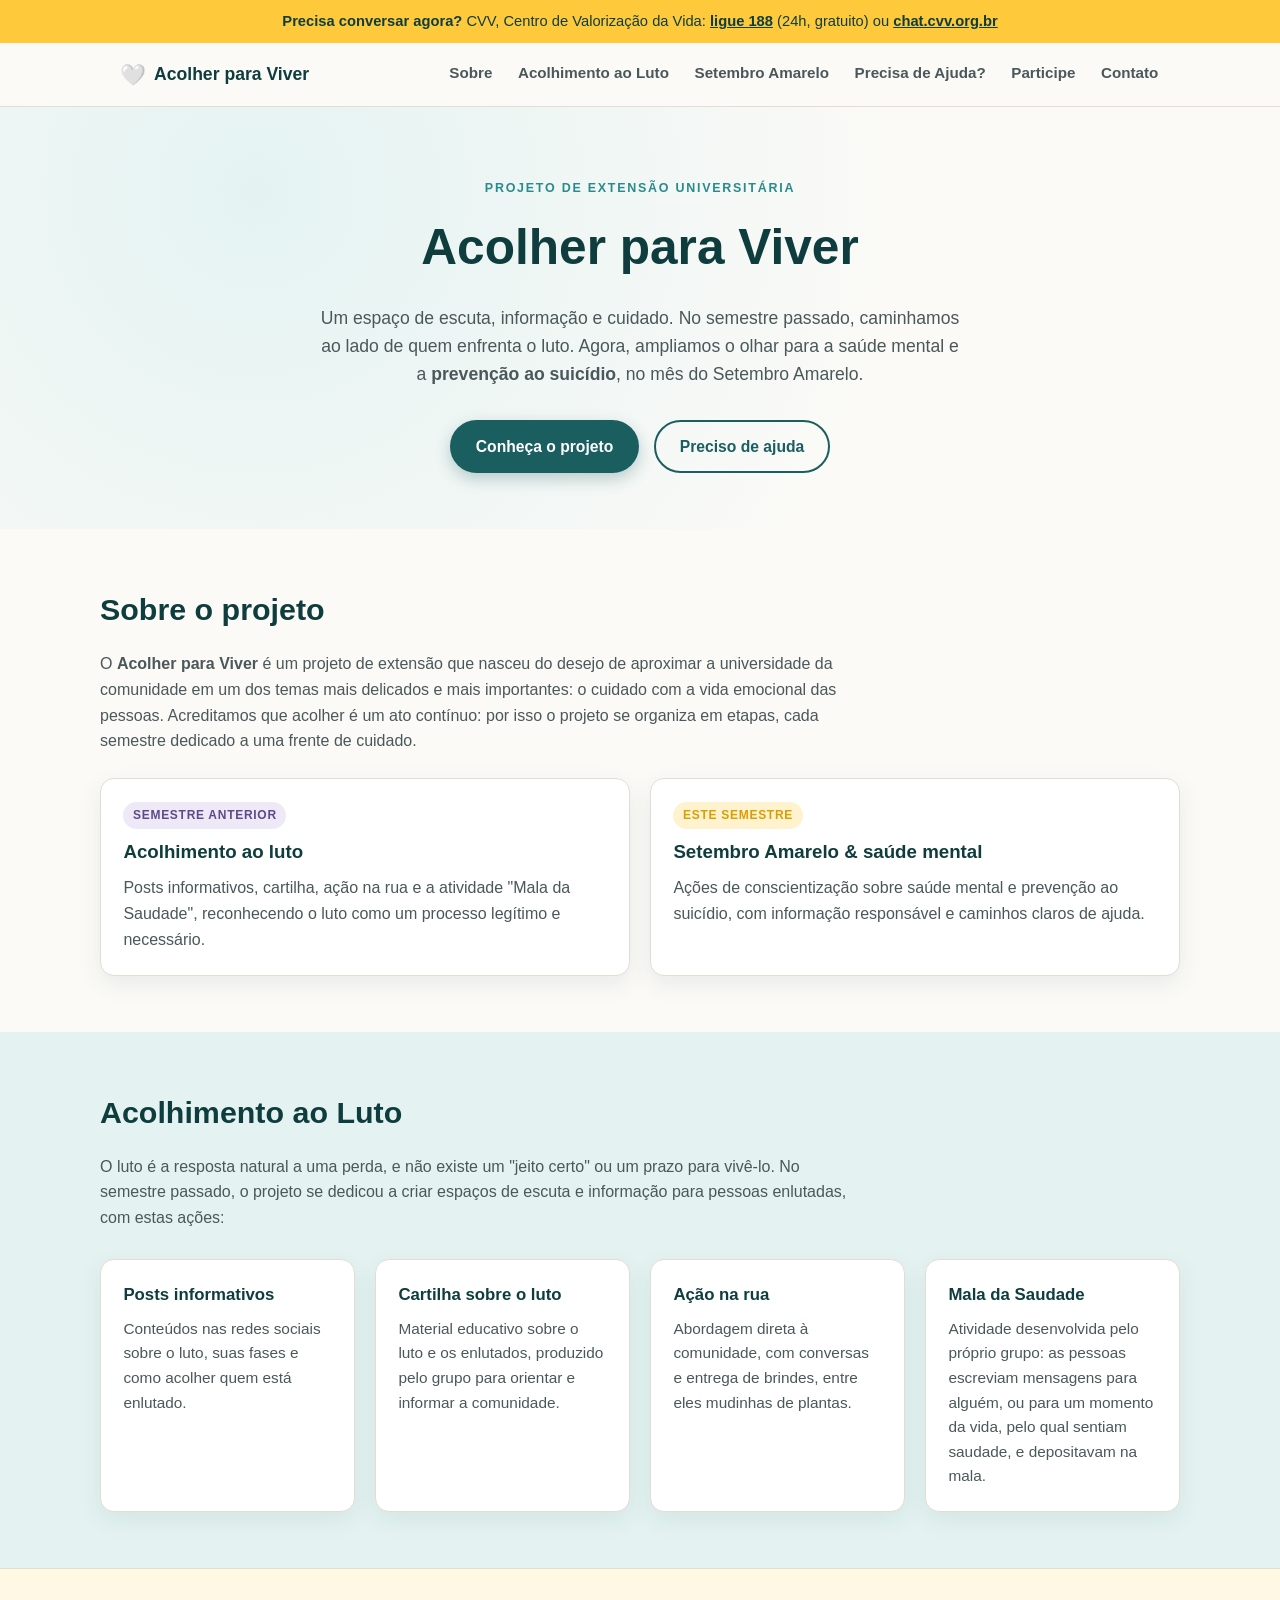
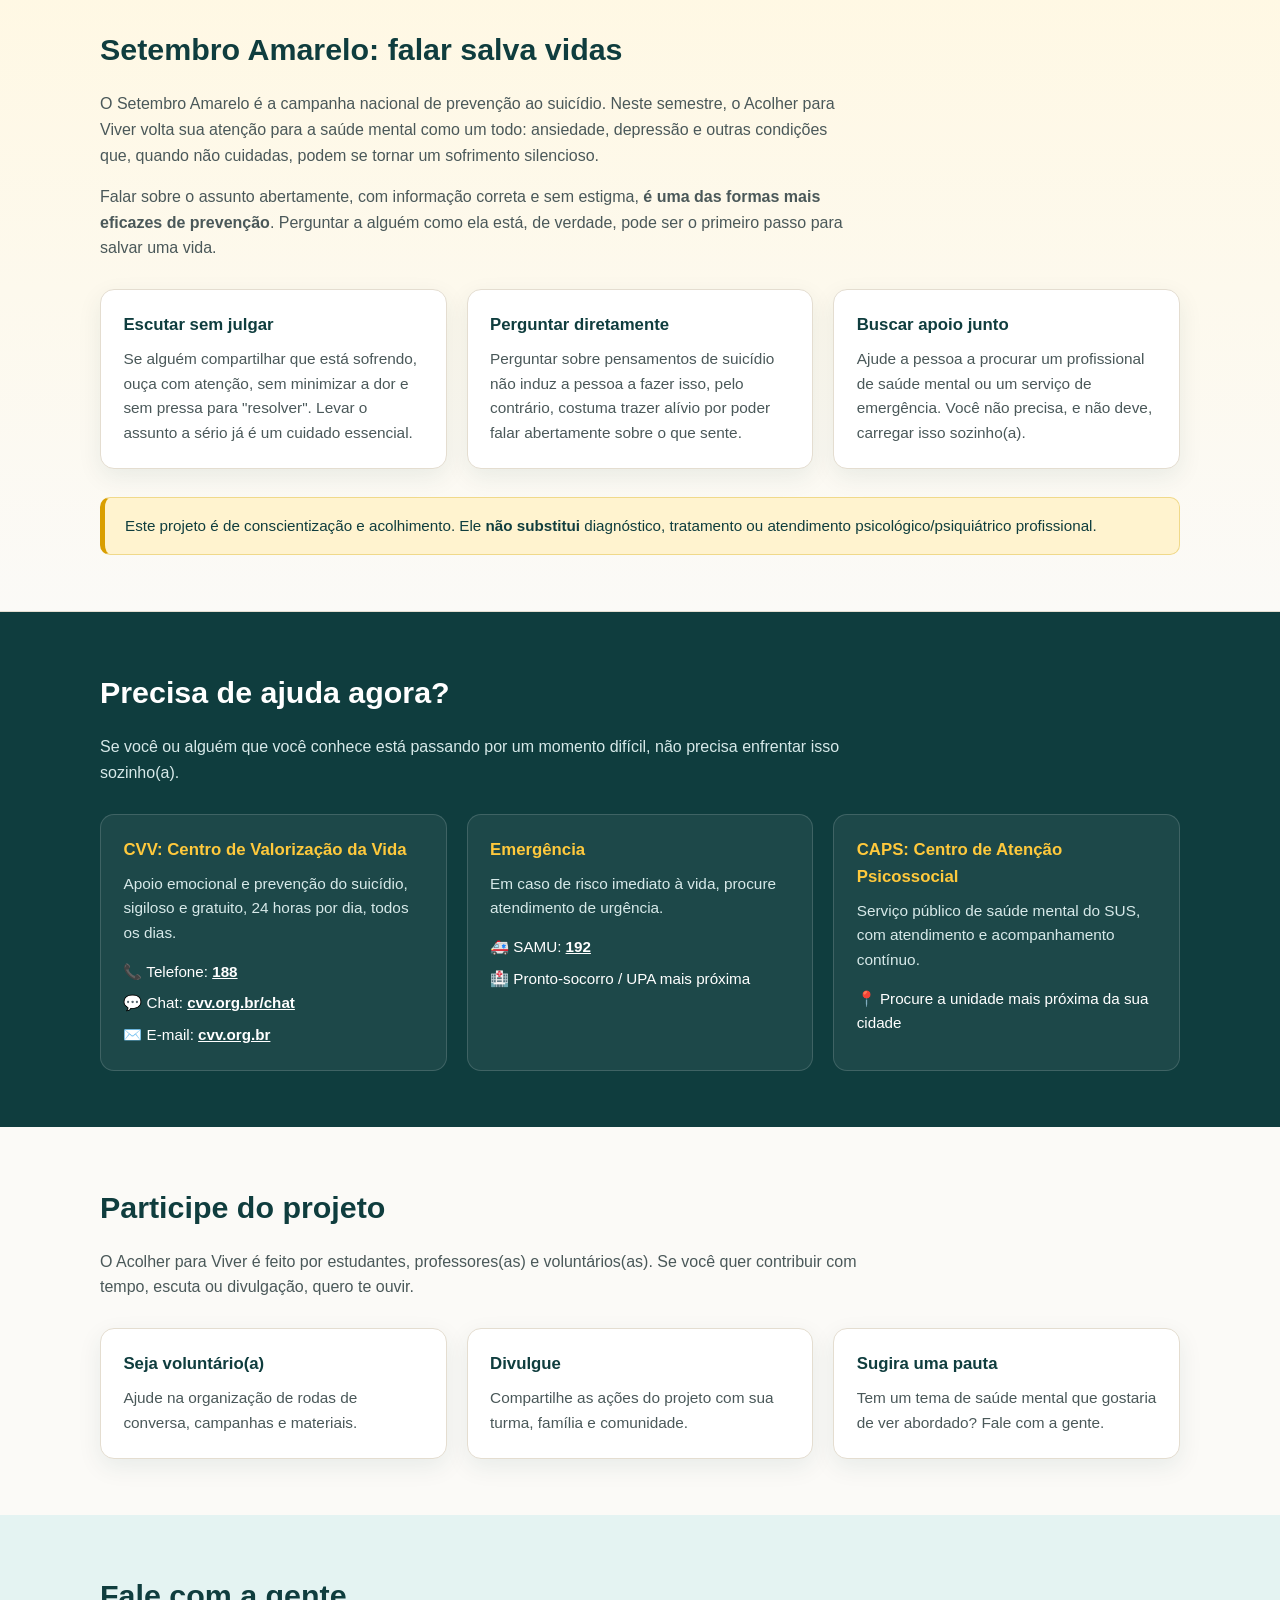
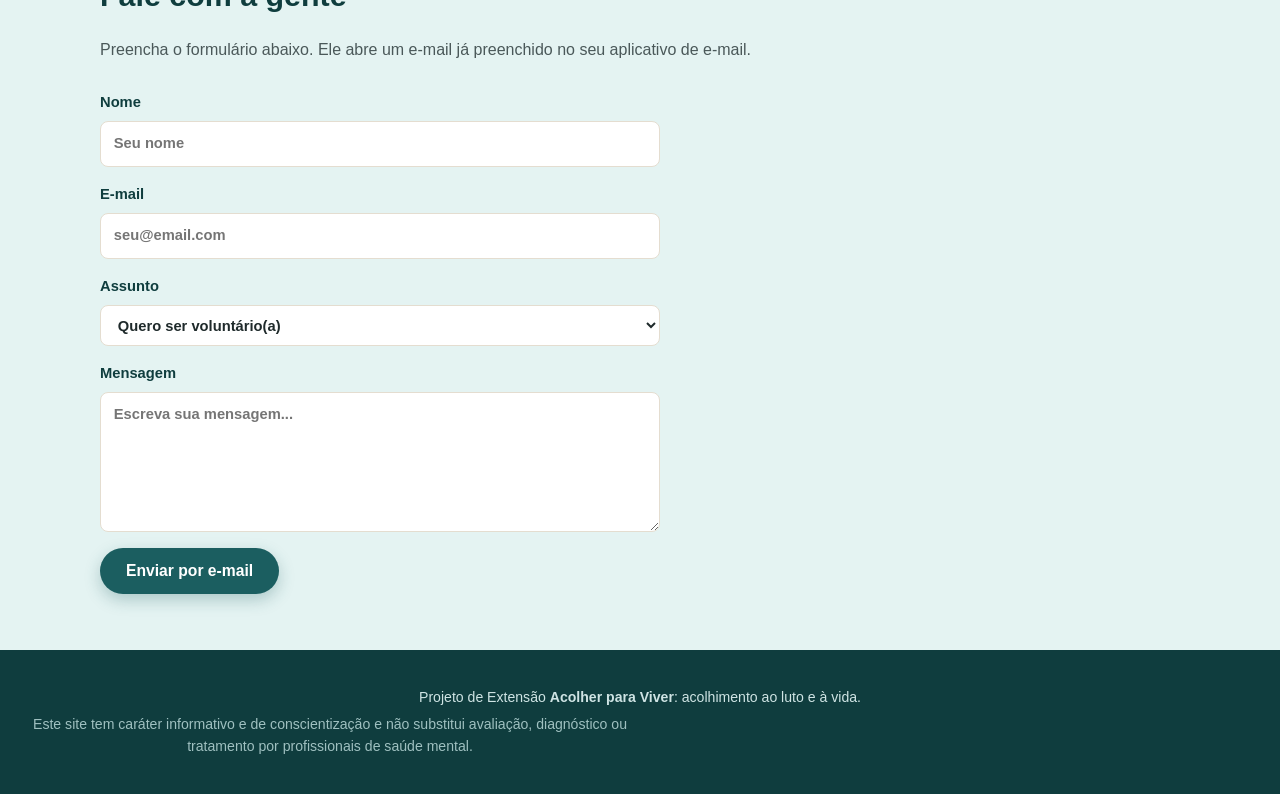
==== acolher-para-viver/index.html @ 2d124dc2 "Reformula seção de luto com atividades reais do semestre e remove travessões Cartilha, posts informa" ====
<!DOCTYPE html>
<html lang="pt-BR">
<head>
<meta charset="UTF-8">
<meta name="viewport" content="width=device-width, initial-scale=1.0">
<title>Acolher para Viver</title>
<meta name="description" content="Projeto de extensão Acolher para Viver: acolhimento ao luto e prevenção ao suicídio (Setembro Amarelo).">
<link rel="preconnect" href="https://fonts.googleapis.com">
<link rel="stylesheet" href="css/style.css">
</head>
<body>

<a href="#conteudo" class="skip-link">Pular para o conteúdo</a>

<div class="help-bar" role="note" aria-label="Precisa de ajuda agora?">
  <p>
    <strong>Precisa conversar agora?</strong>
    CVV, Centro de Valorização da Vida:
    <a href="tel:188">ligue 188</a> (24h, gratuito) ou
    <a href="https://www.cvv.org.br/chat/" target="_blank" rel="noopener">chat.cvv.org.br</a>
  </p>
</div>

<header class="topbar">
  <div class="topbar-inner">
    <a href="#topo" class="brand">
      <span class="brand-mark" aria-hidden="true">🤍</span>
      <span class="brand-name">Acolher para Viver</span>
    </a>
    <button class="nav-toggle" id="navToggle" aria-expanded="false" aria-controls="mainNav" aria-label="Abrir menu">
      <span></span><span></span><span></span>
    </button>
    <nav class="main-nav" id="mainNav">
      <a href="#sobre">Sobre</a>
      <a href="#luto">Acolhimento ao Luto</a>
      <a href="#setembro-amarelo">Setembro Amarelo</a>
      <a href="#ajuda">Precisa de Ajuda?</a>
      <a href="#participe">Participe</a>
      <a href="#contato">Contato</a>
    </nav>
  </div>
</header>

<main id="conteudo">

  <section id="topo" class="hero">
    <div class="hero-inner">
      <p class="eyebrow">Projeto de Extensão Universitária</p>
      <h1>Acolher para Viver</h1>
      <p class="hero-lead">
        Um espaço de escuta, informação e cuidado. No semestre passado, caminhamos ao lado de
        quem enfrenta o luto. Agora, ampliamos o olhar para a saúde mental e a
        <strong>prevenção ao suicídio</strong>, no mês do Setembro Amarelo.
      </p>
      <div class="hero-actions">
        <a href="#sobre" class="btn btn-primary">Conheça o projeto</a>
        <a href="#ajuda" class="btn btn-ghost">Preciso de ajuda</a>
      </div>
    </div>
  </section>

  <section id="sobre" class="section">
    <div class="section-inner">
      <h2>Sobre o projeto</h2>
      <p>
        O <strong>Acolher para Viver</strong> é um projeto de extensão que nasceu do desejo de
        aproximar a universidade da comunidade em um dos temas mais delicados e mais
        importantes: o cuidado com a vida emocional das pessoas. Acreditamos que acolher é um ato
        contínuo: por isso o projeto se organiza em etapas, cada semestre dedicado a uma frente
        de cuidado.
      </p>

      <div class="timeline">
        <div class="timeline-item">
          <span class="timeline-tag tag-luto">Semestre anterior</span>
          <h3>Acolhimento ao luto</h3>
          <p>
            Posts informativos, cartilha, ação na rua e a atividade "Mala da Saudade",
            reconhecendo o luto como um processo legítimo e necessário.
          </p>
        </div>
        <div class="timeline-item">
          <span class="timeline-tag tag-amarelo">Este semestre</span>
          <h3>Setembro Amarelo &amp; saúde mental</h3>
          <p>
            Ações de conscientização sobre saúde mental e prevenção ao suicídio, com
            informação responsável e caminhos claros de ajuda.
          </p>
        </div>
      </div>
    </div>
  </section>

  <section id="luto" class="section section-alt">
    <div class="section-inner">
      <h2>Acolhimento ao Luto</h2>
      <p>
        O luto é a resposta natural a uma perda, e não existe um "jeito certo" ou um prazo para
        vivê-lo. No semestre passado, o projeto se dedicou a criar espaços de escuta e
        informação para pessoas enlutadas, com estas ações:
      </p>
      <div class="cards">
        <div class="card">
          <h3>Posts informativos</h3>
          <p>Conteúdos nas redes sociais sobre o luto, suas fases e como acolher quem está enlutado.</p>
        </div>
        <div class="card">
          <h3>Cartilha sobre o luto</h3>
          <p>Material educativo sobre o luto e os enlutados, produzido pelo grupo para orientar e informar a comunidade.</p>
        </div>
        <div class="card">
          <h3>Ação na rua</h3>
          <p>Abordagem direta à comunidade, com conversas e entrega de brindes, entre eles mudinhas de plantas.</p>
        </div>
        <div class="card">
          <h3>Mala da Saudade</h3>
          <p>
            Atividade desenvolvida pelo próprio grupo: as pessoas escreviam mensagens para
            alguém, ou para um momento da vida, pelo qual sentiam saudade, e depositavam na mala.
          </p>
        </div>
      </div>
    </div>
  </section>

  <section id="setembro-amarelo" class="section section-amarelo">
    <div class="section-inner">
      <h2>Setembro Amarelo: falar salva vidas</h2>
      <p>
        O Setembro Amarelo é a campanha nacional de prevenção ao suicídio. Neste semestre, o
        Acolher para Viver volta sua atenção para a saúde mental como um todo: ansiedade,
        depressão e outras condições que, quando não cuidadas, podem se tornar um sofrimento
        silencioso.
      </p>
      <p>
        Falar sobre o assunto abertamente, com informação correta e sem estigma,
        <strong> é uma das formas mais eficazes de prevenção</strong>. Perguntar a alguém como ela
        está, de verdade, pode ser o primeiro passo para salvar uma vida.
      </p>

      <div class="cards">
        <div class="card">
          <h3>Escutar sem julgar</h3>
          <p>
            Se alguém compartilhar que está sofrendo, ouça com atenção, sem minimizar a dor e sem
            pressa para "resolver". Levar o assunto a sério já é um cuidado essencial.
          </p>
        </div>
        <div class="card">
          <h3>Perguntar diretamente</h3>
          <p>
            Perguntar sobre pensamentos de suicídio não induz a pessoa a fazer isso, pelo
            contrário, costuma trazer alívio por poder falar abertamente sobre o que sente.
          </p>
        </div>
        <div class="card">
          <h3>Buscar apoio junto</h3>
          <p>
            Ajude a pessoa a procurar um profissional de saúde mental ou um serviço de
            emergência. Você não precisa, e não deve, carregar isso sozinho(a).
          </p>
        </div>
      </div>

      <div class="callout">
        <p>
          Este projeto é de conscientização e acolhimento. Ele <strong>não substitui</strong>
          diagnóstico, tratamento ou atendimento psicológico/psiquiátrico profissional.
        </p>
      </div>
    </div>
  </section>

  <section id="ajuda" class="section section-help">
    <div class="section-inner">
      <h2>Precisa de ajuda agora?</h2>
      <p>Se você ou alguém que você conhece está passando por um momento difícil, não precisa enfrentar isso sozinho(a).</p>

      <div class="cards help-cards">
        <div class="card help-card">
          <h3>CVV: Centro de Valorização da Vida</h3>
          <p>Apoio emocional e prevenção do suicídio, sigiloso e gratuito, 24 horas por dia, todos os dias.</p>
          <ul class="contact-list">
            <li>📞 Telefone: <a href="tel:188">188</a></li>
            <li>💬 Chat: <a href="https://www.cvv.org.br/chat/" target="_blank" rel="noopener">cvv.org.br/chat</a></li>
            <li>✉️ E-mail: <a href="https://www.cvv.org.br/" target="_blank" rel="noopener">cvv.org.br</a></li>
          </ul>
        </div>
        <div class="card help-card">
          <h3>Emergência</h3>
          <p>Em caso de risco imediato à vida, procure atendimento de urgência.</p>
          <ul class="contact-list">
            <li>🚑 SAMU: <a href="tel:192">192</a></li>
            <li>🏥 Pronto-socorro / UPA mais próxima</li>
          </ul>
        </div>
        <div class="card help-card">
          <h3>CAPS: Centro de Atenção Psicossocial</h3>
          <p>Serviço público de saúde mental do SUS, com atendimento e acompanhamento contínuo.</p>
          <ul class="contact-list">
            <li>📍 Procure a unidade mais próxima da sua cidade</li>
          </ul>
        </div>
      </div>
    </div>
  </section>

  <section id="participe" class="section">
    <div class="section-inner">
      <h2>Participe do projeto</h2>
      <p>
        O Acolher para Viver é feito por estudantes, professores(as) e voluntários(as). Se você
        quer contribuir com tempo, escuta ou divulgação, quero te ouvir.
      </p>
      <div class="cards">
        <div class="card">
          <h3>Seja voluntário(a)</h3>
          <p>Ajude na organização de rodas de conversa, campanhas e materiais.</p>
        </div>
        <div class="card">
          <h3>Divulgue</h3>
          <p>Compartilhe as ações do projeto com sua turma, família e comunidade.</p>
        </div>
        <div class="card">
          <h3>Sugira uma pauta</h3>
          <p>Tem um tema de saúde mental que gostaria de ver abordado? Fale com a gente.</p>
        </div>
      </div>
    </div>
  </section>

  <section id="contato" class="section section-alt">
    <div class="section-inner">
      <h2>Fale com a gente</h2>
      <p>Preencha o formulário abaixo. Ele abre um e-mail já preenchido no seu aplicativo de e-mail.</p>

      <form id="formContato" class="contact-form">
        <label>Nome
          <input type="text" id="ctNome" required placeholder="Seu nome">
        </label>
        <label>E-mail
          <input type="email" id="ctEmail" required placeholder="seu@email.com">
        </label>
        <label>Assunto
          <select id="ctAssunto">
            <option value="Quero ser voluntário(a)">Quero ser voluntário(a)</option>
            <option value="Sugestão de pauta">Sugestão de pauta</option>
            <option value="Parceria / divulgação">Parceria / divulgação</option>
            <option value="Outro assunto">Outro assunto</option>
          </select>
        </label>
        <label>Mensagem
          <textarea id="ctMensagem" rows="5" required placeholder="Escreva sua mensagem..."></textarea>
        </label>
        <button type="submit" class="btn btn-primary">Enviar por e-mail</button>
      </form>
    </div>
  </section>

</main>

<footer class="site-footer">
  <p>Projeto de Extensão <strong>Acolher para Viver</strong>: acolhimento ao luto e à vida.</p>
  <p class="footer-note">
    Este site tem caráter informativo e de conscientização e não substitui avaliação, diagnóstico
    ou tratamento por profissionais de saúde mental.
  </p>
</footer>

<script src="js/app.js"></script>
</body>
</html>
---- acolher-para-viver/css/style.css ----
:root {
  --teal-900: #0f3d3e;
  --teal-700: #1b5e60;
  --teal-500: #2b8a8c;
  --teal-100: #e4f3f2;
  --amarelo: #ffc93c;
  --amarelo-dark: #d99e00;
  --lavanda: #efe9f7;
  --ink: #1f2a2b;
  --ink-soft: #4a5859;
  --bg: #fbfaf7;
  --card-bg: #ffffff;
  --border: #e4ddd0;
  --radius: 14px;
  --shadow: 0 8px 24px rgba(15, 61, 62, 0.08);
  --max-width: 1080px;
}

* { box-sizing: border-box; }

html { scroll-behavior: smooth; }

body {
  margin: 0;
  font-family: "Segoe UI", -apple-system, BlinkMacSystemFont, Roboto, Helvetica, Arial, sans-serif;
  color: var(--ink);
  background: var(--bg);
  line-height: 1.6;
}

img { max-width: 100%; display: block; }

.skip-link {
  position: absolute;
  left: -999px;
  top: 0;
  background: var(--teal-900);
  color: #fff;
  padding: 0.6rem 1rem;
  z-index: 200;
  border-radius: 0 0 8px 0;
}
.skip-link:focus { left: 0; }

/* Help bar */
.help-bar {
  background: var(--amarelo);
  color: var(--teal-900);
  text-align: center;
  padding: 0.6rem 1rem;
  font-size: 0.92rem;
}
.help-bar p { margin: 0; }
.help-bar a {
  color: var(--teal-900);
  font-weight: 700;
  text-decoration: underline;
}

/* Topbar */
.topbar {
  position: sticky;
  top: 0;
  z-index: 100;
  background: rgba(251, 250, 247, 0.94);
  backdrop-filter: blur(6px);
  border-bottom: 1px solid var(--border);
}
.topbar-inner {
  max-width: var(--max-width);
  margin: 0 auto;
  padding: 0.85rem 1.25rem;
  display: flex;
  align-items: center;
  justify-content: space-between;
  gap: 1rem;
}
.brand {
  display: flex;
  align-items: center;
  gap: 0.5rem;
  text-decoration: none;
  color: var(--teal-900);
  font-weight: 700;
  font-size: 1.1rem;
}
.brand-mark { font-size: 1.3rem; }

.main-nav {
  display: flex;
  gap: 1.4rem;
  flex-wrap: wrap;
}
.main-nav a {
  color: var(--ink-soft);
  text-decoration: none;
  font-weight: 600;
  font-size: 0.95rem;
  padding: 0.3rem 0.1rem;
  border-bottom: 2px solid transparent;
  transition: color 0.15s, border-color 0.15s;
}
.main-nav a:hover,
.main-nav a:focus-visible {
  color: var(--teal-700);
  border-color: var(--teal-500);
}

.nav-toggle {
  display: none;
  flex-direction: column;
  justify-content: center;
  gap: 4px;
  width: 38px;
  height: 34px;
  background: transparent;
  border: 1px solid var(--border);
  border-radius: 8px;
  cursor: pointer;
}
.nav-toggle span {
  display: block;
  height: 2px;
  background: var(--teal-900);
  border-radius: 2px;
}

/* Hero */
.hero {
  background: radial-gradient(circle at 20% 20%, var(--teal-100), var(--bg) 60%);
  padding: 4.5rem 1.25rem 3.5rem;
  text-align: center;
}
.hero-inner { max-width: 760px; margin: 0 auto; }
.eyebrow {
  text-transform: uppercase;
  letter-spacing: 0.14em;
  font-size: 0.78rem;
  font-weight: 700;
  color: var(--teal-500);
  margin: 0 0 0.6rem;
}
.hero h1 {
  font-size: clamp(2.1rem, 5vw, 3.1rem);
  margin: 0 0 1rem;
  color: var(--teal-900);
}
.hero-lead {
  font-size: 1.1rem;
  color: var(--ink-soft);
  margin: 0 auto 2rem;
  max-width: 640px;
}
.hero-actions {
  display: flex;
  gap: 0.9rem;
  justify-content: center;
  flex-wrap: wrap;
}

/* Buttons */
.btn {
  display: inline-block;
  padding: 0.75rem 1.5rem;
  border-radius: 999px;
  font-weight: 700;
  text-decoration: none;
  font-size: 0.98rem;
  border: 2px solid transparent;
  cursor: pointer;
  transition: transform 0.12s ease, box-shadow 0.12s ease;
}
.btn:hover { transform: translateY(-1px); }
.btn-primary {
  background: var(--teal-700);
  color: #fff;
  box-shadow: 0 6px 16px rgba(27, 94, 96, 0.28);
}
.btn-primary:hover { background: var(--teal-900); }
.btn-ghost {
  background: transparent;
  border-color: var(--teal-700);
  color: var(--teal-700);
}
.btn-ghost:hover { background: var(--teal-100); }

/* Sections */
.section { padding: 3.5rem 1.25rem; }
.section-inner { max-width: var(--max-width); margin: 0 auto; }
.section-alt { background: var(--teal-100); }
.section h2 {
  font-size: 1.9rem;
  color: var(--teal-900);
  margin: 0 0 1.1rem;
}
.section > .section-inner > p { color: var(--ink-soft); max-width: 760px; }

/* Timeline */
.timeline {
  display: grid;
  grid-template-columns: repeat(auto-fit, minmax(260px, 1fr));
  gap: 1.25rem;
  margin-top: 1.5rem;
}
.timeline-item {
  background: var(--card-bg);
  border: 1px solid var(--border);
  border-radius: var(--radius);
  padding: 1.4rem;
  box-shadow: var(--shadow);
}
.timeline-item h3 { margin: 0.5rem 0 0.5rem; color: var(--teal-900); }
.timeline-item p { margin: 0; color: var(--ink-soft); }
.timeline-tag {
  display: inline-block;
  font-size: 0.75rem;
  font-weight: 700;
  text-transform: uppercase;
  letter-spacing: 0.06em;
  padding: 0.25rem 0.6rem;
  border-radius: 999px;
}
.tag-luto { background: var(--lavanda); color: #5b4b8a; }
.tag-amarelo { background: #fff3cf; color: var(--amarelo-dark); }

/* Cards */
.cards {
  display: grid;
  grid-template-columns: repeat(auto-fit, minmax(230px, 1fr));
  gap: 1.25rem;
  margin-top: 1.75rem;
}
.card {
  background: var(--card-bg);
  border: 1px solid var(--border);
  border-radius: var(--radius);
  padding: 1.4rem;
  box-shadow: var(--shadow);
}
.card h3 { margin: 0 0 0.5rem; color: var(--teal-900); font-size: 1.05rem; }
.card p { margin: 0; color: var(--ink-soft); font-size: 0.96rem; }

/* Setembro Amarelo section */
.section-amarelo {
  background: linear-gradient(180deg, #fff8e3, var(--bg));
  border-top: 1px solid var(--border);
  border-bottom: 1px solid var(--border);
}
.callout {
  margin-top: 1.75rem;
  background: #fff3cf;
  border: 1px solid #f0d98a;
  border-left: 5px solid var(--amarelo-dark);
  border-radius: 10px;
  padding: 1rem 1.25rem;
}
.callout p { margin: 0; color: var(--teal-900); font-size: 0.95rem; }

/* Help section */
.section-help { background: var(--teal-900); color: #fff; }
.section-help h2 { color: #fff; }
.section-help > .section-inner > p { color: #d7e9e9; }
.help-cards .card {
  background: rgba(255, 255, 255, 0.06);
  border-color: rgba(255, 255, 255, 0.15);
  box-shadow: none;
}
.help-cards .card h3 { color: var(--amarelo); }
.help-cards .card p { color: #d7e9e9; }
.contact-list {
  list-style: none;
  padding: 0;
  margin: 0.9rem 0 0;
  display: flex;
  flex-direction: column;
  gap: 0.45rem;
  font-size: 0.95rem;
}
.contact-list a { color: #fff; font-weight: 700; }

/* Contact form */
.contact-form {
  margin-top: 1.75rem;
  display: grid;
  gap: 1rem;
  max-width: 560px;
}
.contact-form label {
  display: flex;
  flex-direction: column;
  gap: 0.4rem;
  font-weight: 600;
  color: var(--teal-900);
  font-size: 0.92rem;
}
.contact-form input,
.contact-form select,
.contact-form textarea {
  font: inherit;
  padding: 0.65rem 0.8rem;
  border-radius: 8px;
  border: 1px solid var(--border);
  background: #fff;
  color: var(--ink);
}
.contact-form input:focus,
.contact-form select:focus,
.contact-form textarea:focus {
  outline: 2px solid var(--teal-500);
  outline-offset: 1px;
}
.contact-form button { justify-self: start; }

/* Footer */
.site-footer {
  background: var(--teal-900);
  color: #cfe4e4;
  text-align: center;
  padding: 2rem 1.25rem;
  font-size: 0.88rem;
}
.site-footer p { margin: 0.25rem 0; }
.footer-note { color: #9fc0c0; max-width: 620px; margin: 0.5rem auto 0; }

/* Responsive nav */
@media (max-width: 760px) {
  .nav-toggle { display: flex; }
  .main-nav {
    position: absolute;
    top: 100%;
    left: 0;
    right: 0;
    background: var(--bg);
    border-bottom: 1px solid var(--border);
    flex-direction: column;
    gap: 0;
    max-height: 0;
    overflow: hidden;
    transition: max-height 0.2s ease;
  }
  .main-nav.open { max-height: 400px; }
  .main-nav a {
    padding: 0.9rem 1.25rem;
    border-bottom: 1px solid var(--border);
    border-radius: 0;
  }
}
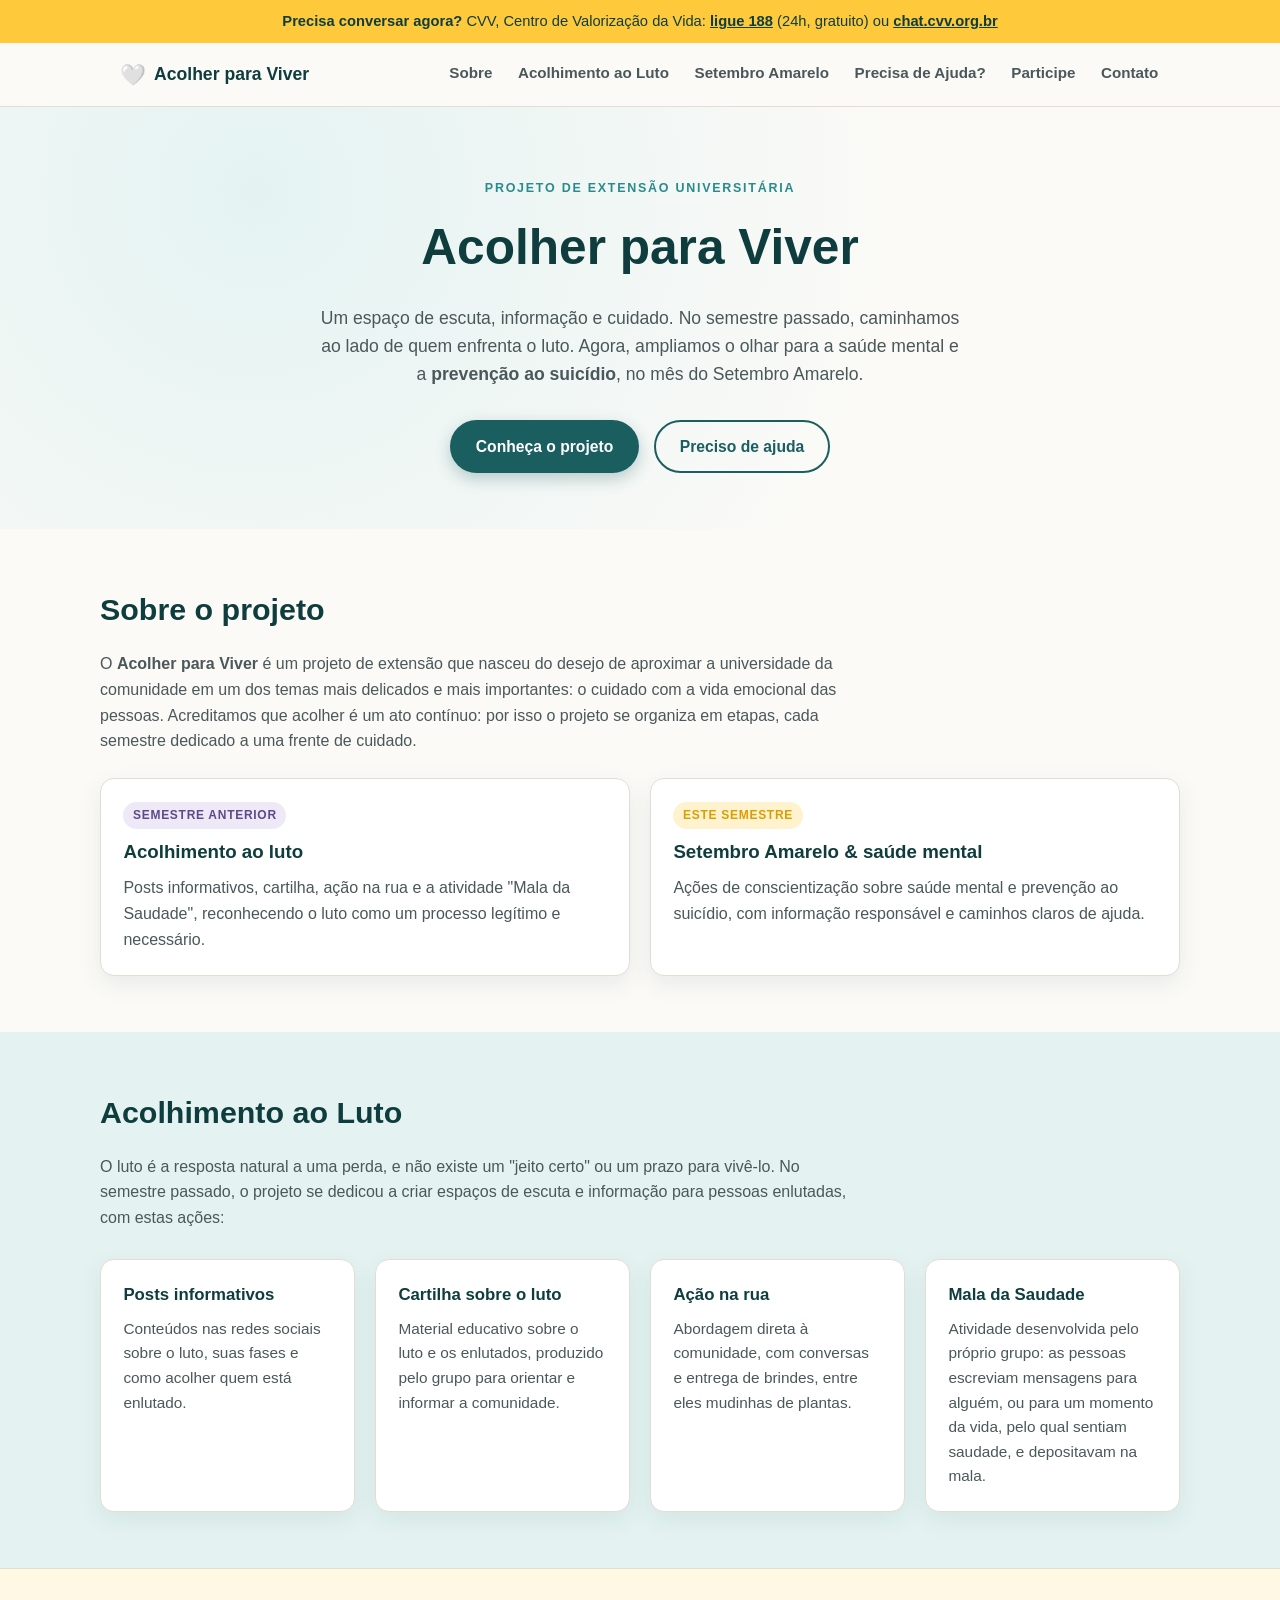
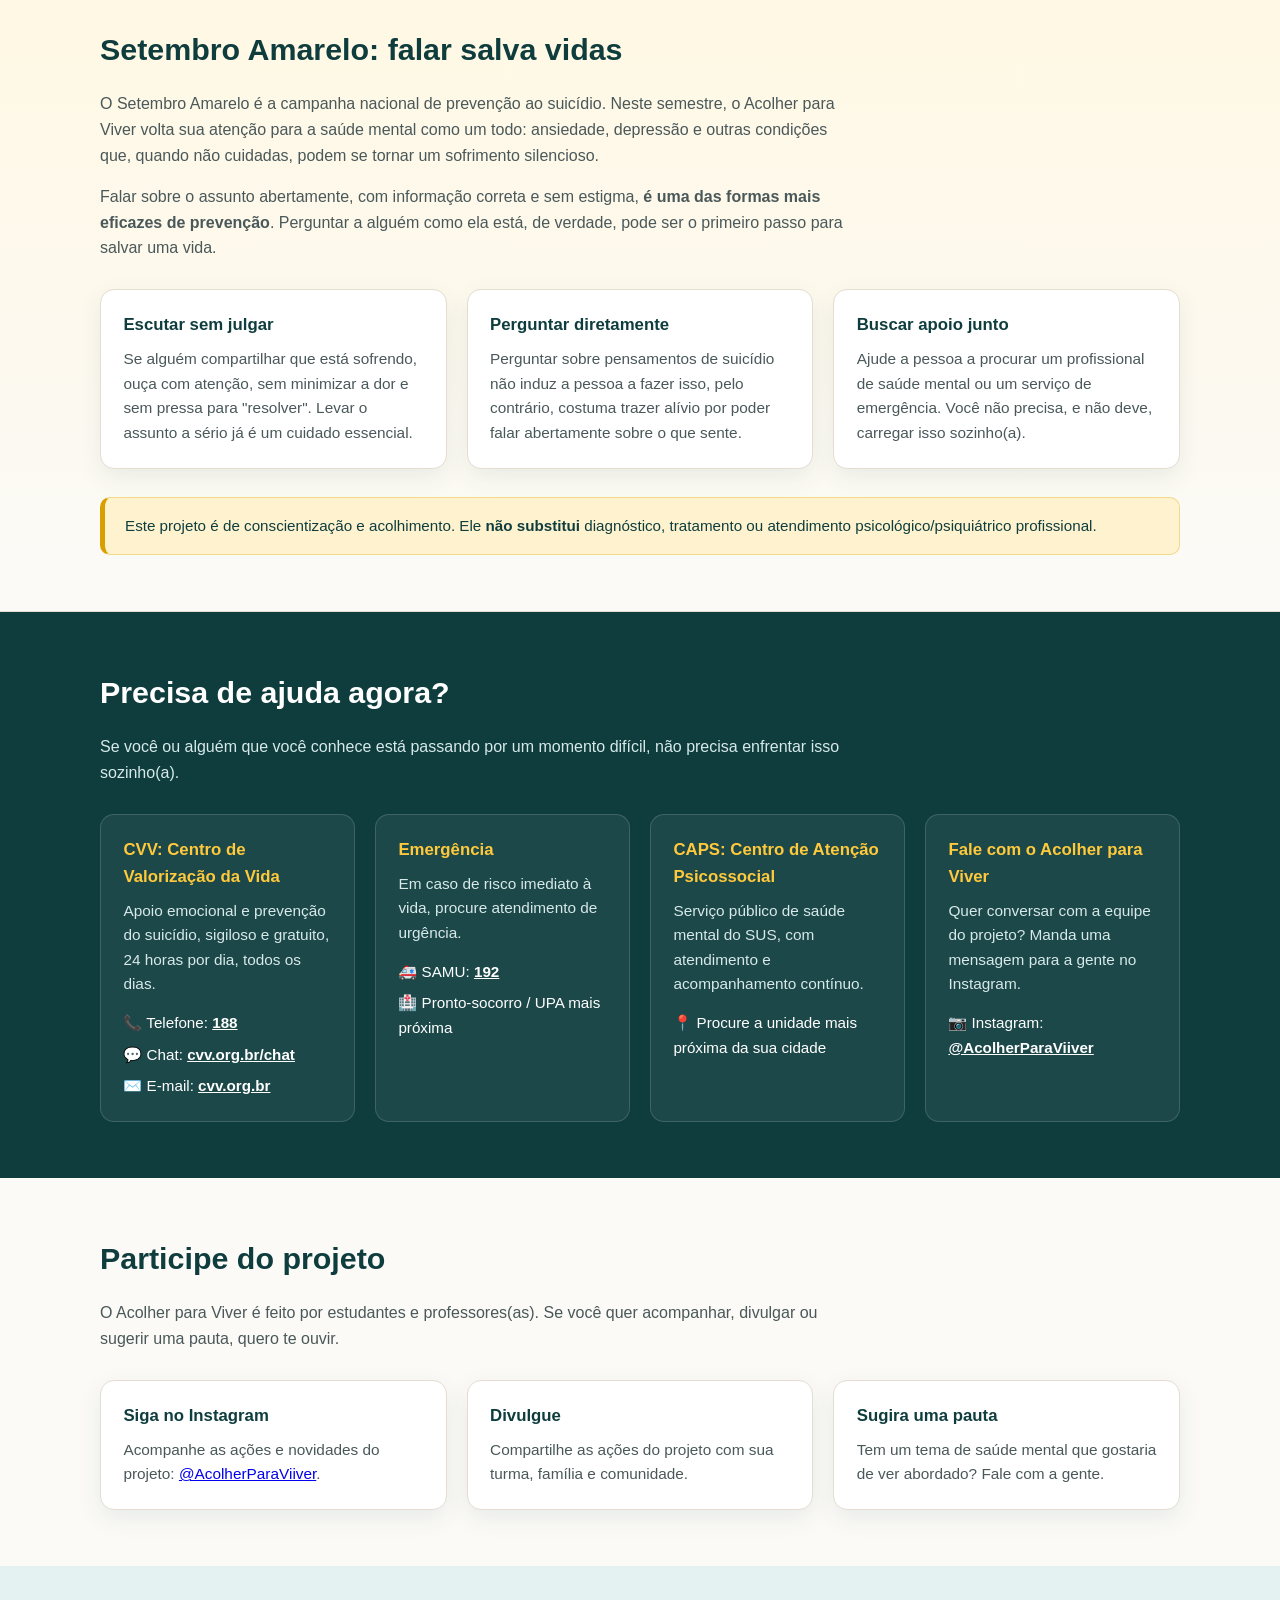
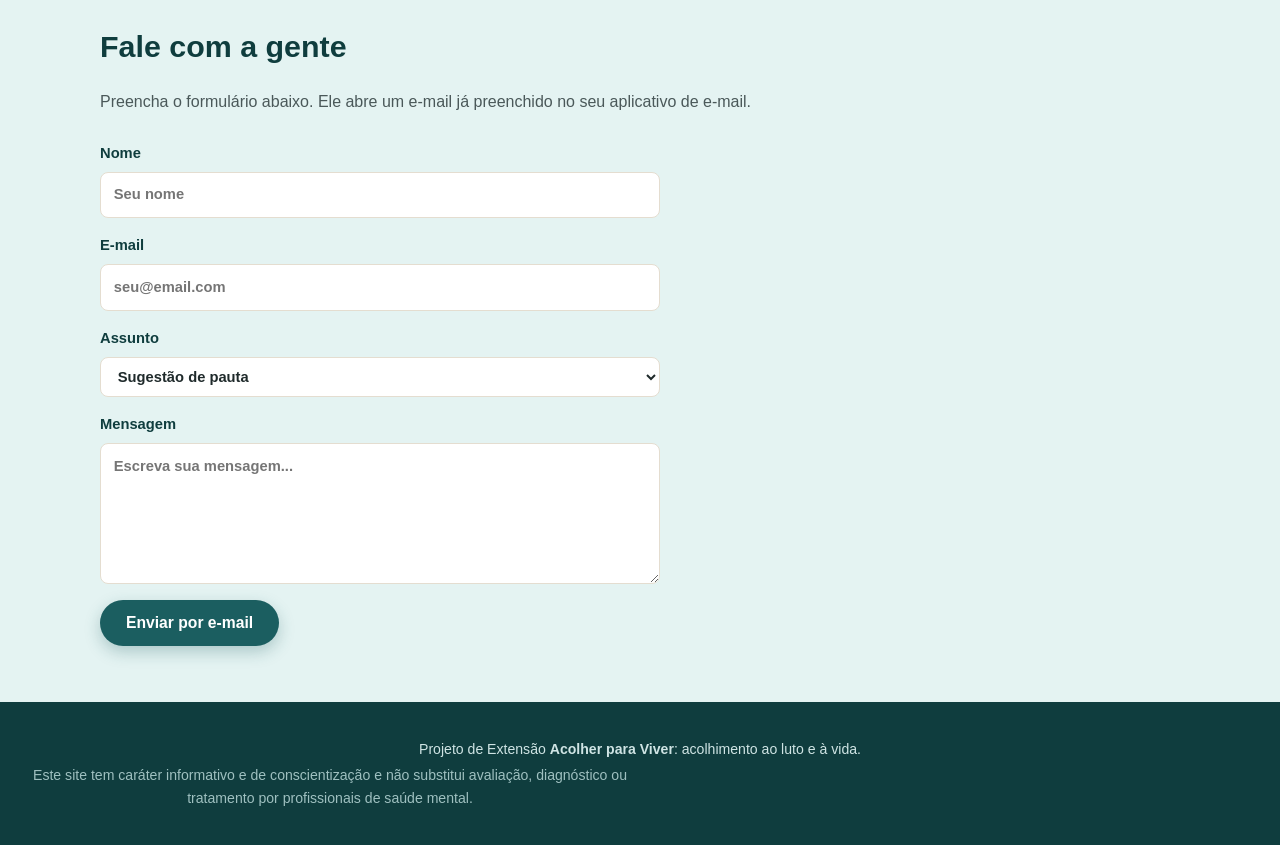
==== commit 28a0448c: "Remove opção de voluntariado e adiciona contato via Instagram Não há programa de voluntariado no mom" ====
--- a/acolher-para-viver/index.html
+++ b/acolher-para-viver/index.html
@@ -201,6 +201,13 @@
             <li>📍 Procure a unidade mais próxima da sua cidade</li>
           </ul>
         </div>
+        <div class="card help-card">
+          <h3>Fale com o Acolher para Viver</h3>
+          <p>Quer conversar com a equipe do projeto? Manda uma mensagem para a gente no Instagram.</p>
+          <ul class="contact-list">
+            <li>📷 Instagram: <a href="https://www.instagram.com/acolherparaviiver?igsh=MWFkMGxienZ3bm1nYg==" target="_blank" rel="noopener">@AcolherParaViiver</a></li>
+          </ul>
+        </div>
       </div>
     </div>
   </section>
@@ -209,13 +216,13 @@
     <div class="section-inner">
       <h2>Participe do projeto</h2>
       <p>
-        O Acolher para Viver é feito por estudantes, professores(as) e voluntários(as). Se você
-        quer contribuir com tempo, escuta ou divulgação, quero te ouvir.
+        O Acolher para Viver é feito por estudantes e professores(as). Se você quer acompanhar,
+        divulgar ou sugerir uma pauta, quero te ouvir.
       </p>
       <div class="cards">
         <div class="card">
-          <h3>Seja voluntário(a)</h3>
-          <p>Ajude na organização de rodas de conversa, campanhas e materiais.</p>
+          <h3>Siga no Instagram</h3>
+          <p>Acompanhe as ações e novidades do projeto: <a href="https://www.instagram.com/acolherparaviiver?igsh=MWFkMGxienZ3bm1nYg==" target="_blank" rel="noopener">@AcolherParaViiver</a>.</p>
         </div>
         <div class="card">
           <h3>Divulgue</h3>
@@ -243,7 +250,6 @@
         </label>
         <label>Assunto
           <select id="ctAssunto">
-            <option value="Quero ser voluntário(a)">Quero ser voluntário(a)</option>
             <option value="Sugestão de pauta">Sugestão de pauta</option>
             <option value="Parceria / divulgação">Parceria / divulgação</option>
             <option value="Outro assunto">Outro assunto</option>
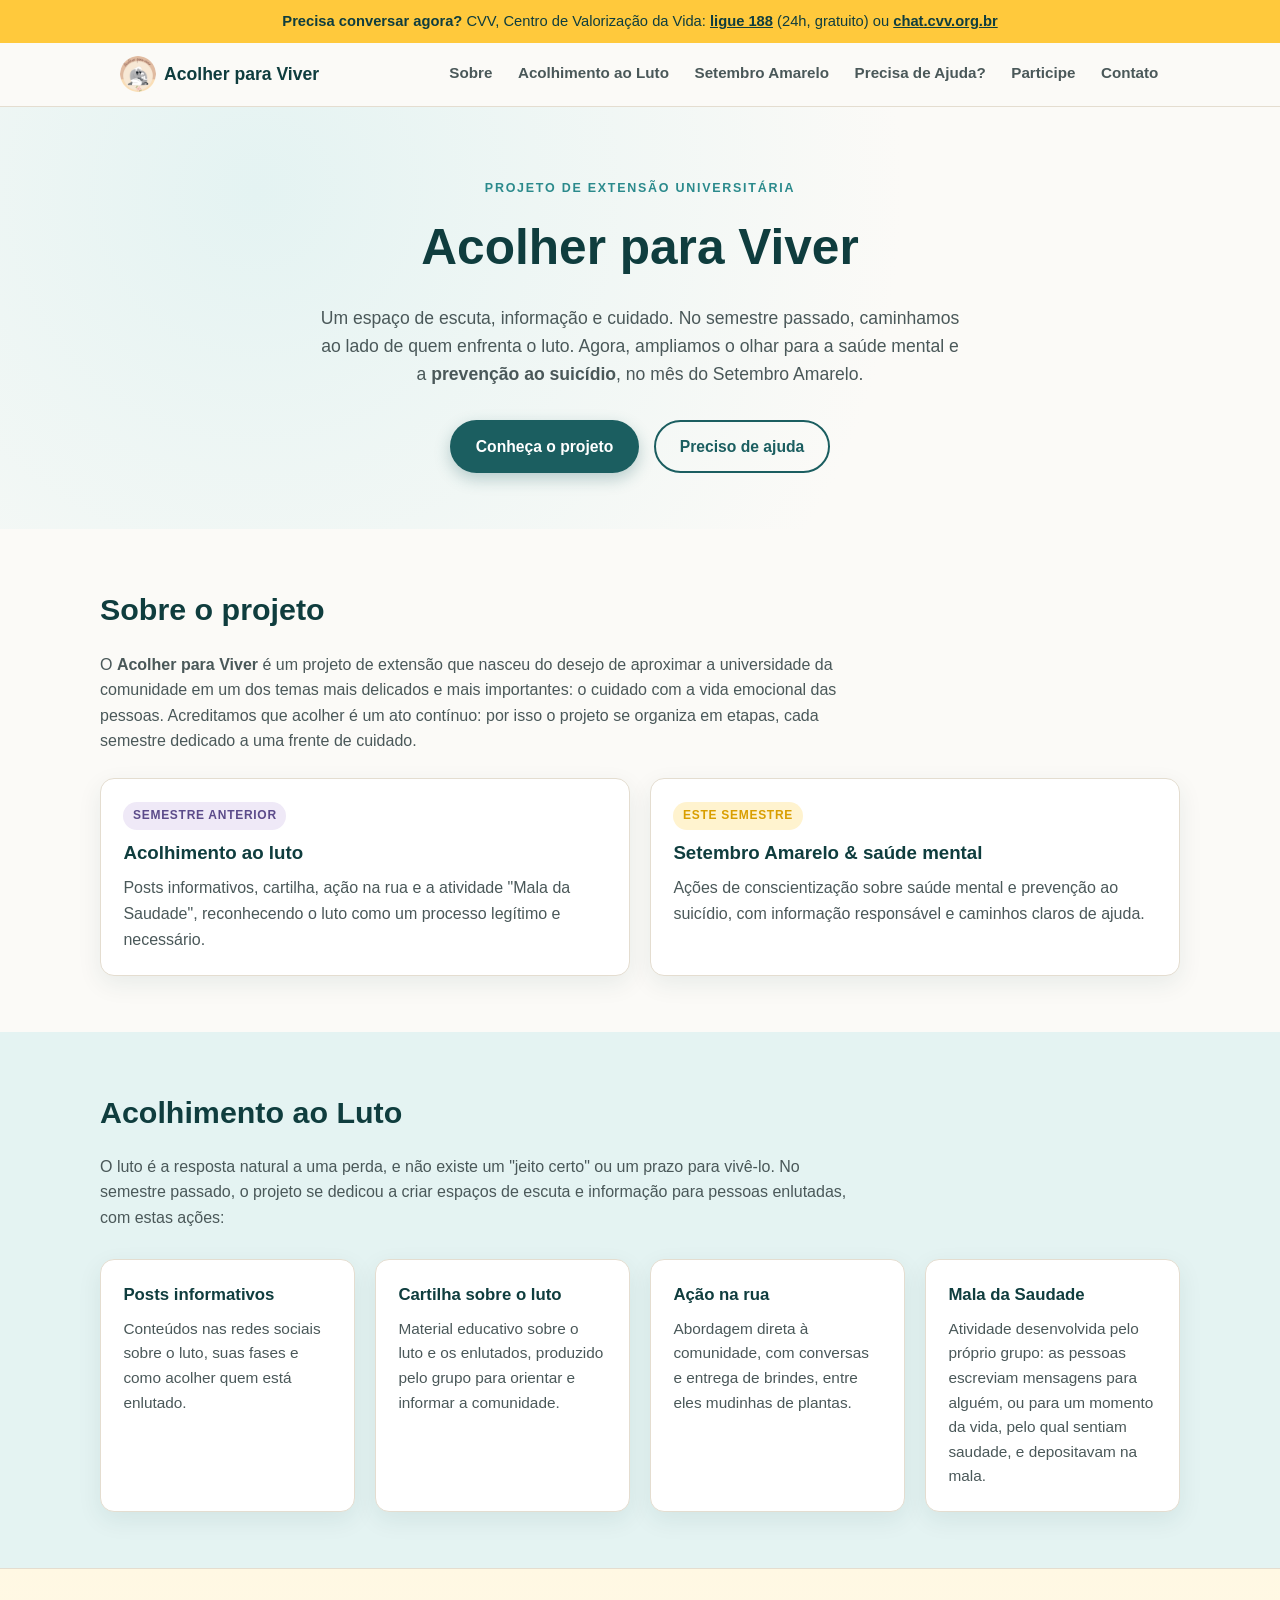
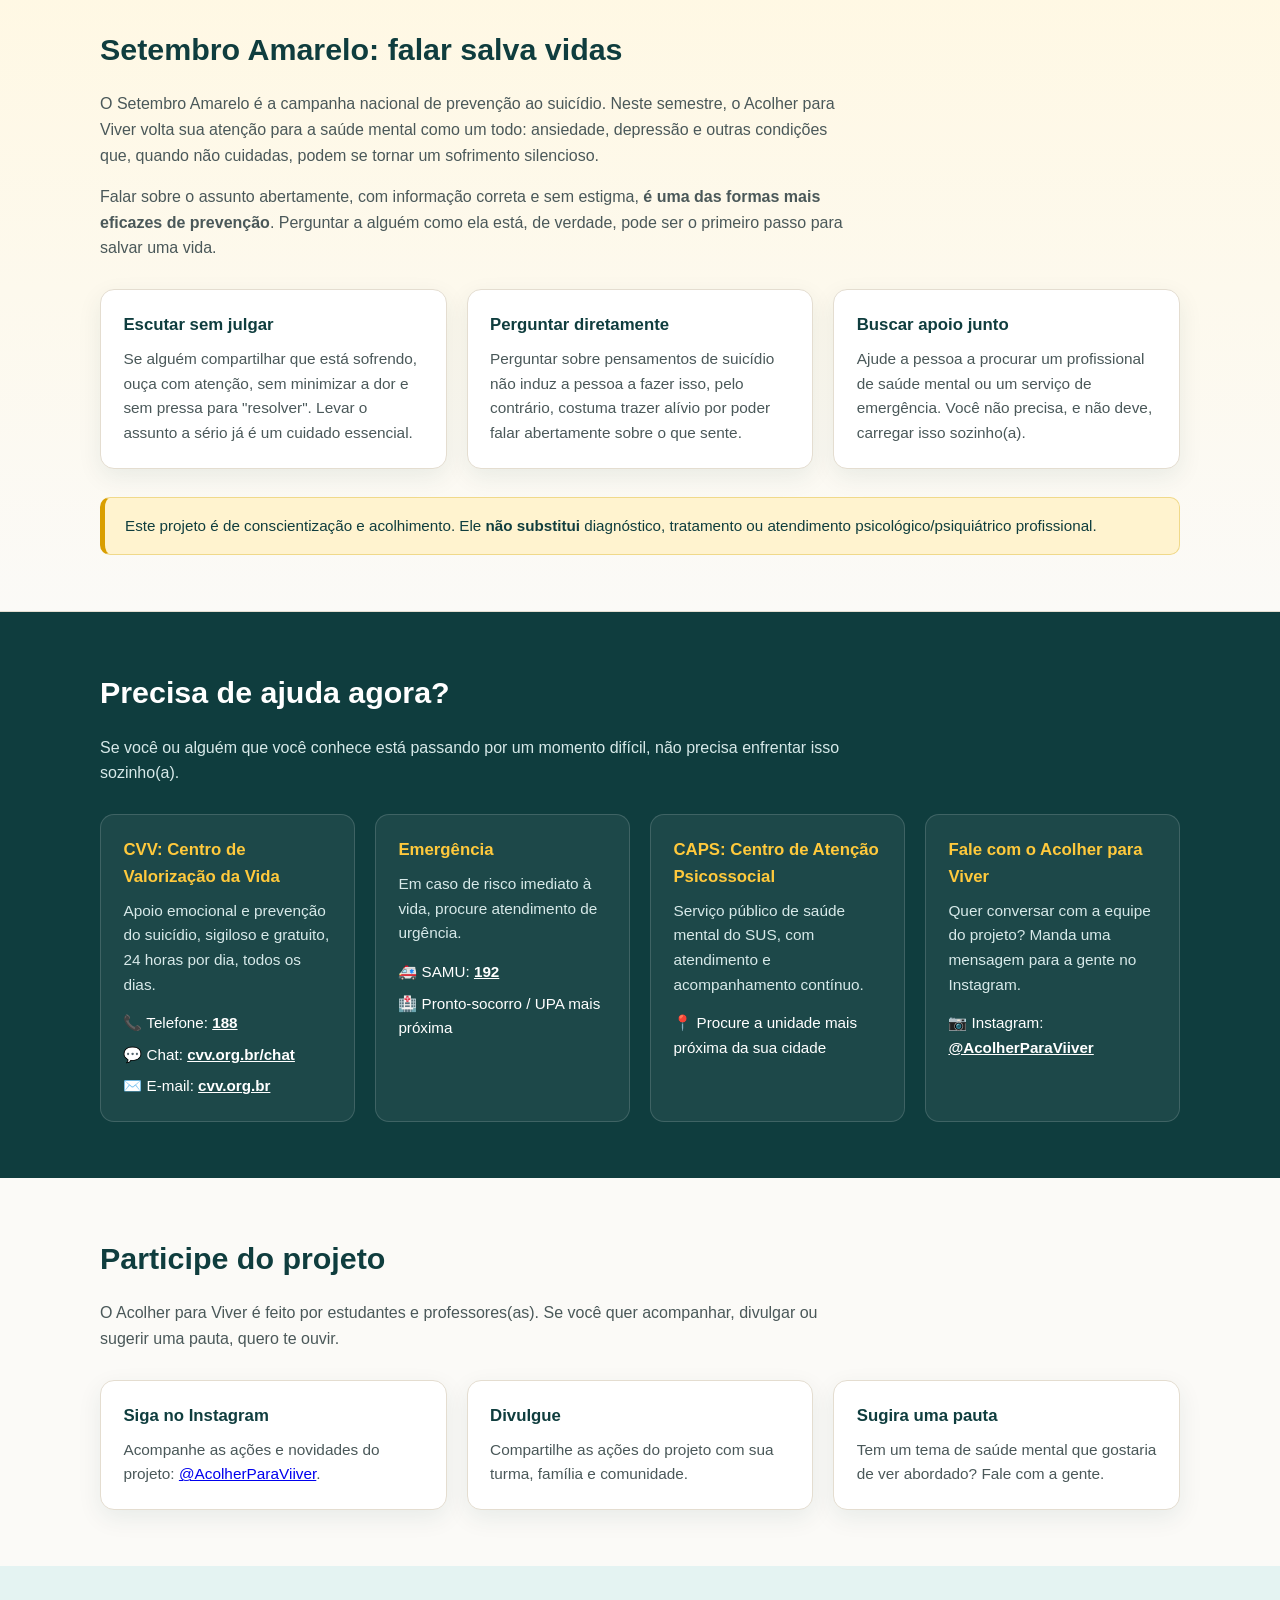
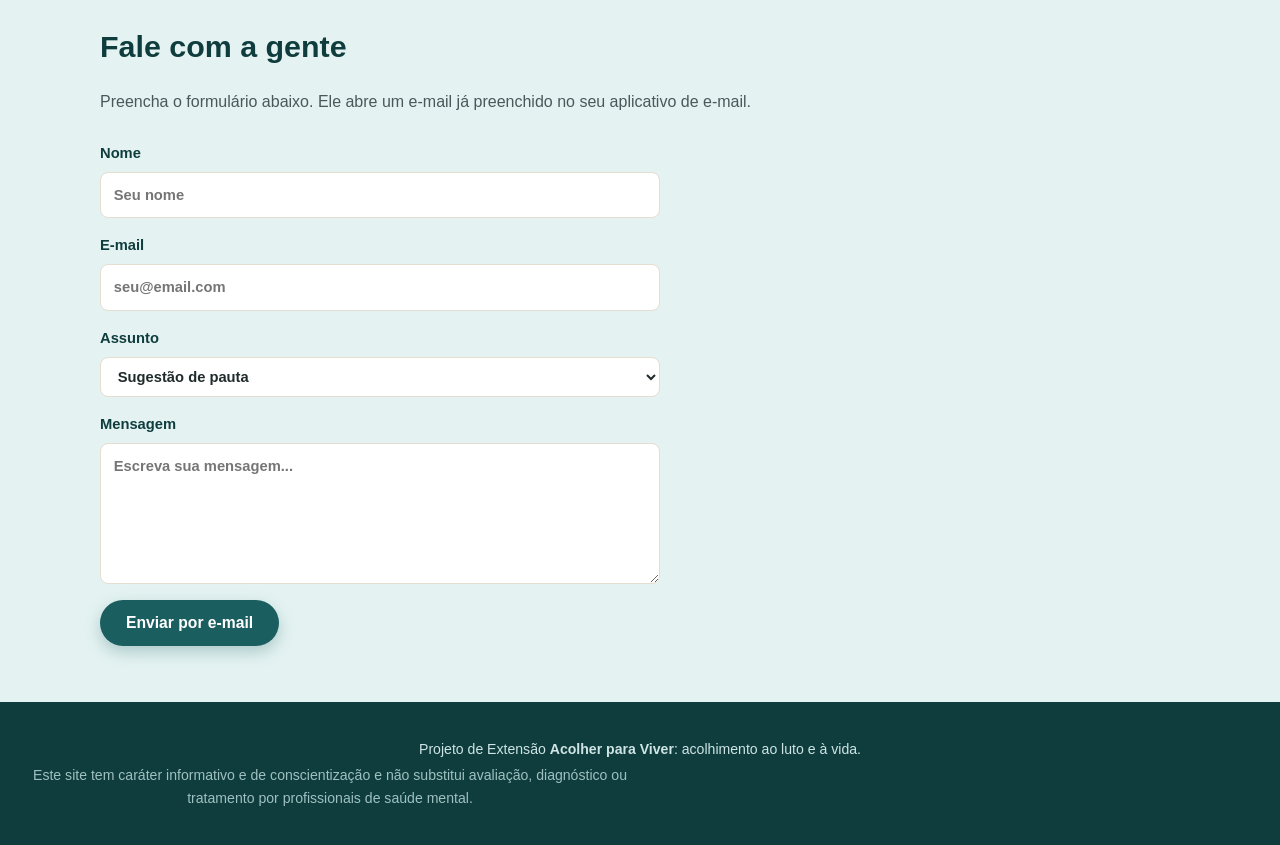
==== commit b800e379: "Adiciona logo do projeto no lugar do ícone de coração Recorta e aplica máscara circular na logo envi" ====
--- a/acolher-para-viver/index.html
+++ b/acolher-para-viver/index.html
@@ -5,6 +5,11 @@
 <meta name="viewport" content="width=device-width, initial-scale=1.0">
 <title>Acolher para Viver</title>
 <meta name="description" content="Projeto de extensão Acolher para Viver: acolhimento ao luto e prevenção ao suicídio (Setembro Amarelo).">
+<link rel="icon" type="image/png" sizes="32x32" href="img/logo-32.png">
+<link rel="apple-touch-icon" sizes="180x180" href="img/logo-180.png">
+<meta property="og:title" content="Acolher para Viver">
+<meta property="og:description" content="Acolhimento ao luto e prevenção ao suicídio (Setembro Amarelo).">
+<meta property="og:image" content="img/logo-512.png">
 <link rel="preconnect" href="https://fonts.googleapis.com">
 <link rel="stylesheet" href="css/style.css">
 </head>
@@ -24,7 +29,7 @@
 <header class="topbar">
   <div class="topbar-inner">
     <a href="#topo" class="brand">
-      <span class="brand-mark" aria-hidden="true">🤍</span>
+      <img class="brand-mark" src="img/logo-180.png" alt="" width="36" height="36">
       <span class="brand-name">Acolher para Viver</span>
     </a>
     <button class="nav-toggle" id="navToggle" aria-expanded="false" aria-controls="mainNav" aria-label="Abrir menu">
--- a/acolher-para-viver/css/style.css
+++ b/acolher-para-viver/css/style.css
@@ -84,7 +84,13 @@
   font-weight: 700;
   font-size: 1.1rem;
 }
-.brand-mark { font-size: 1.3rem; }
+.brand-mark {
+  width: 36px;
+  height: 36px;
+  border-radius: 50%;
+  object-fit: cover;
+  flex-shrink: 0;
+}
 
 .main-nav {
   display: flex;
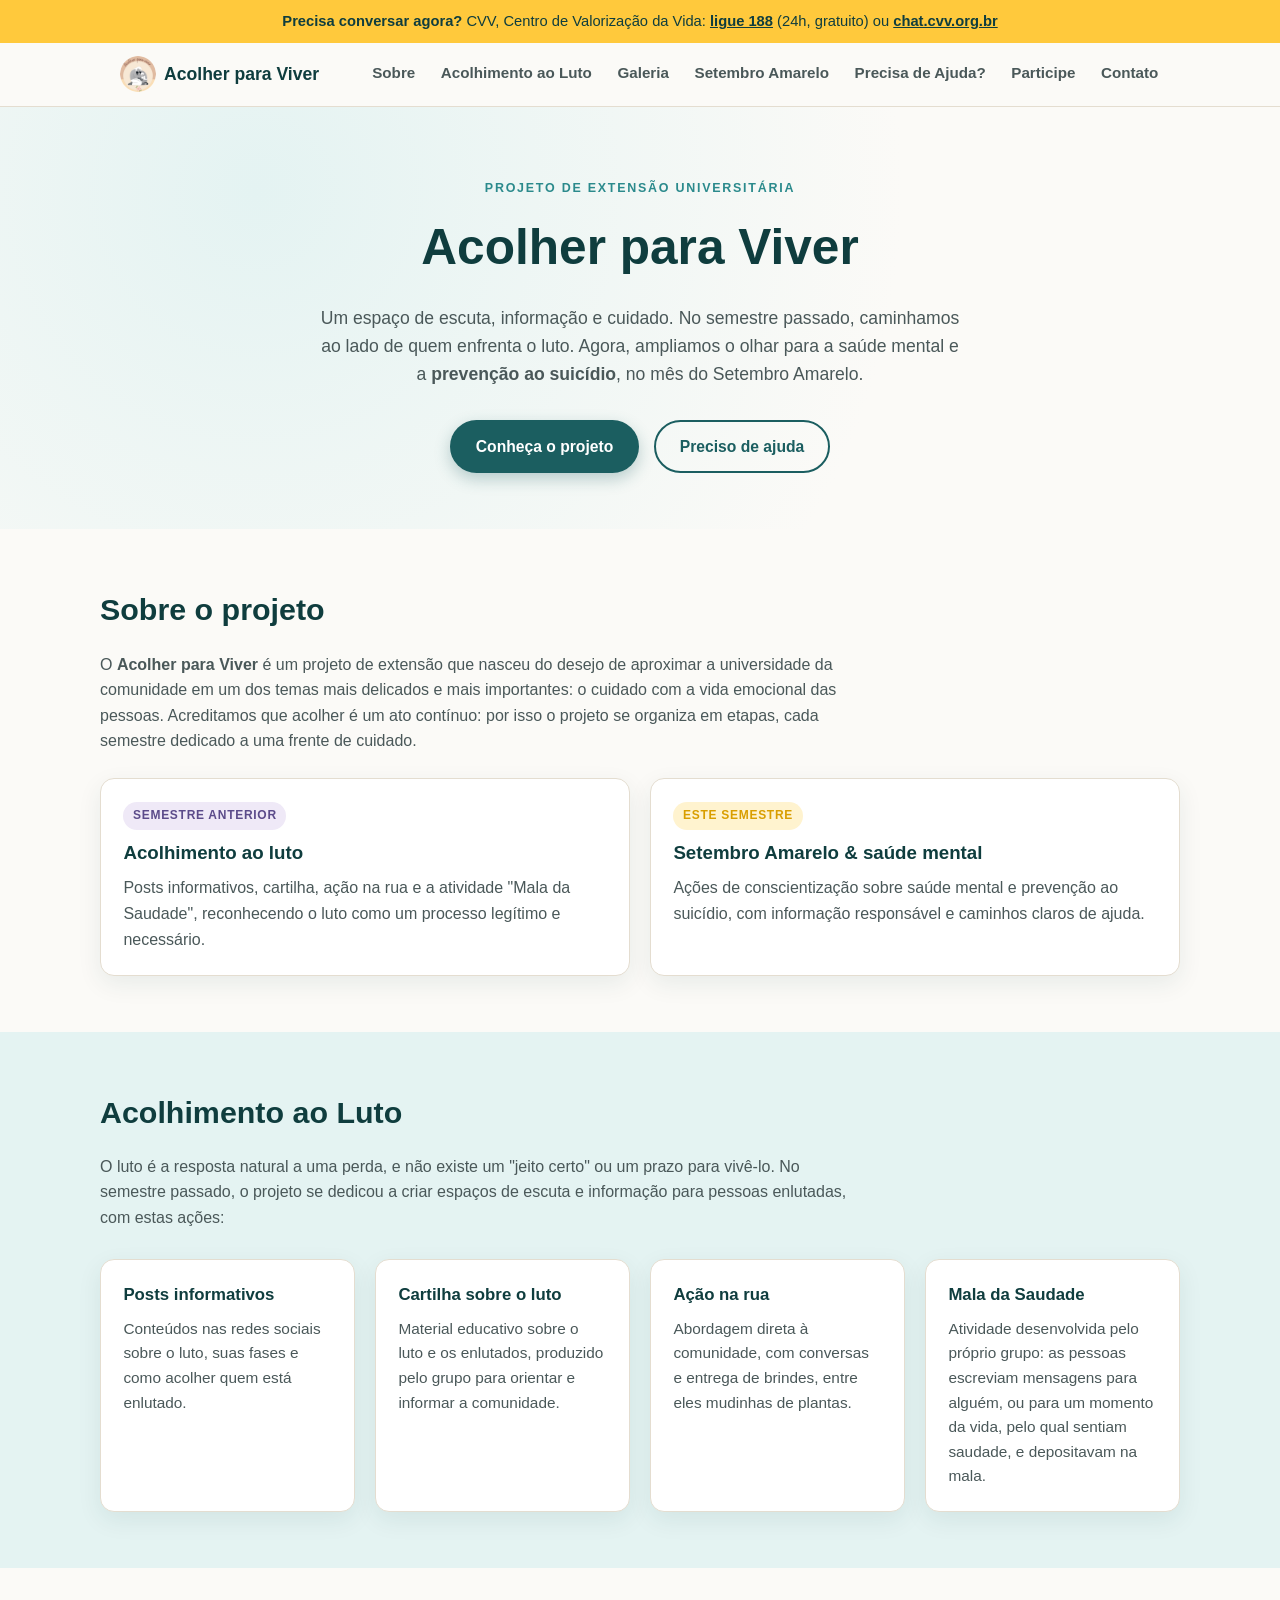
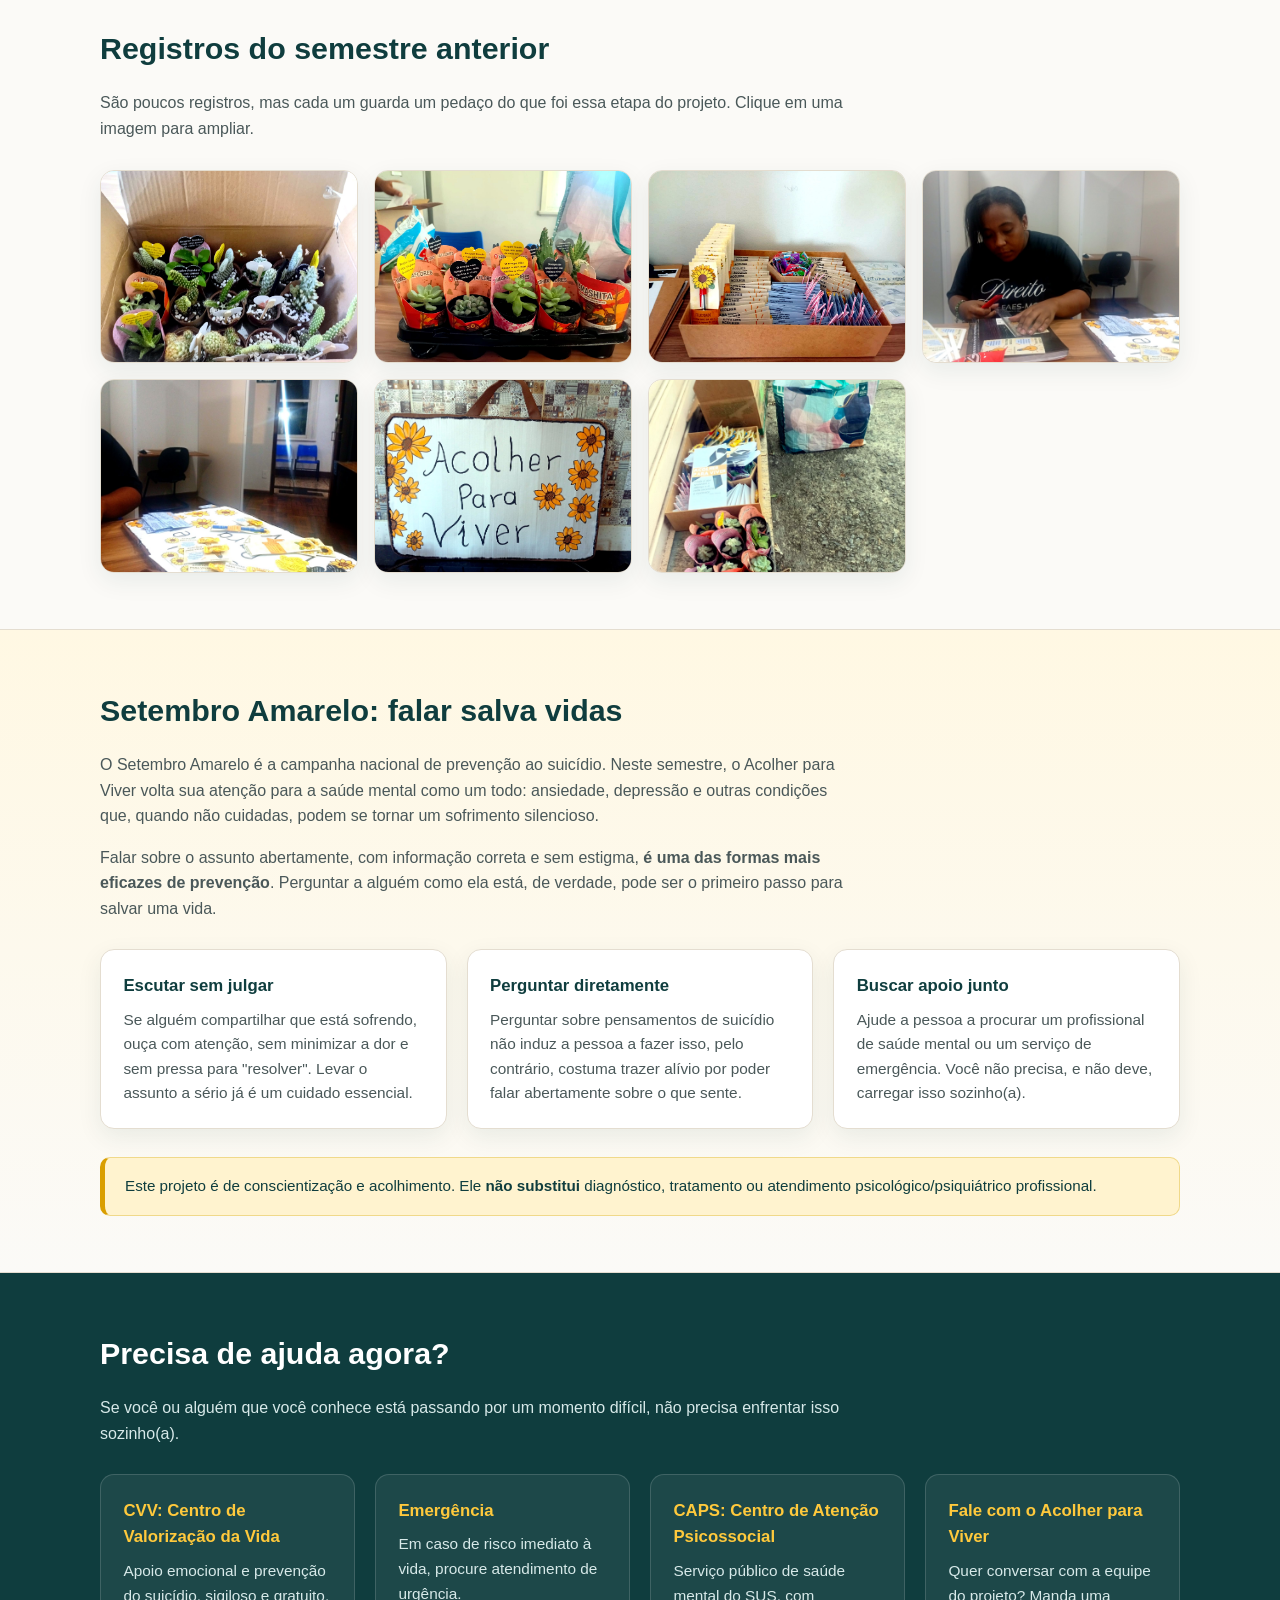
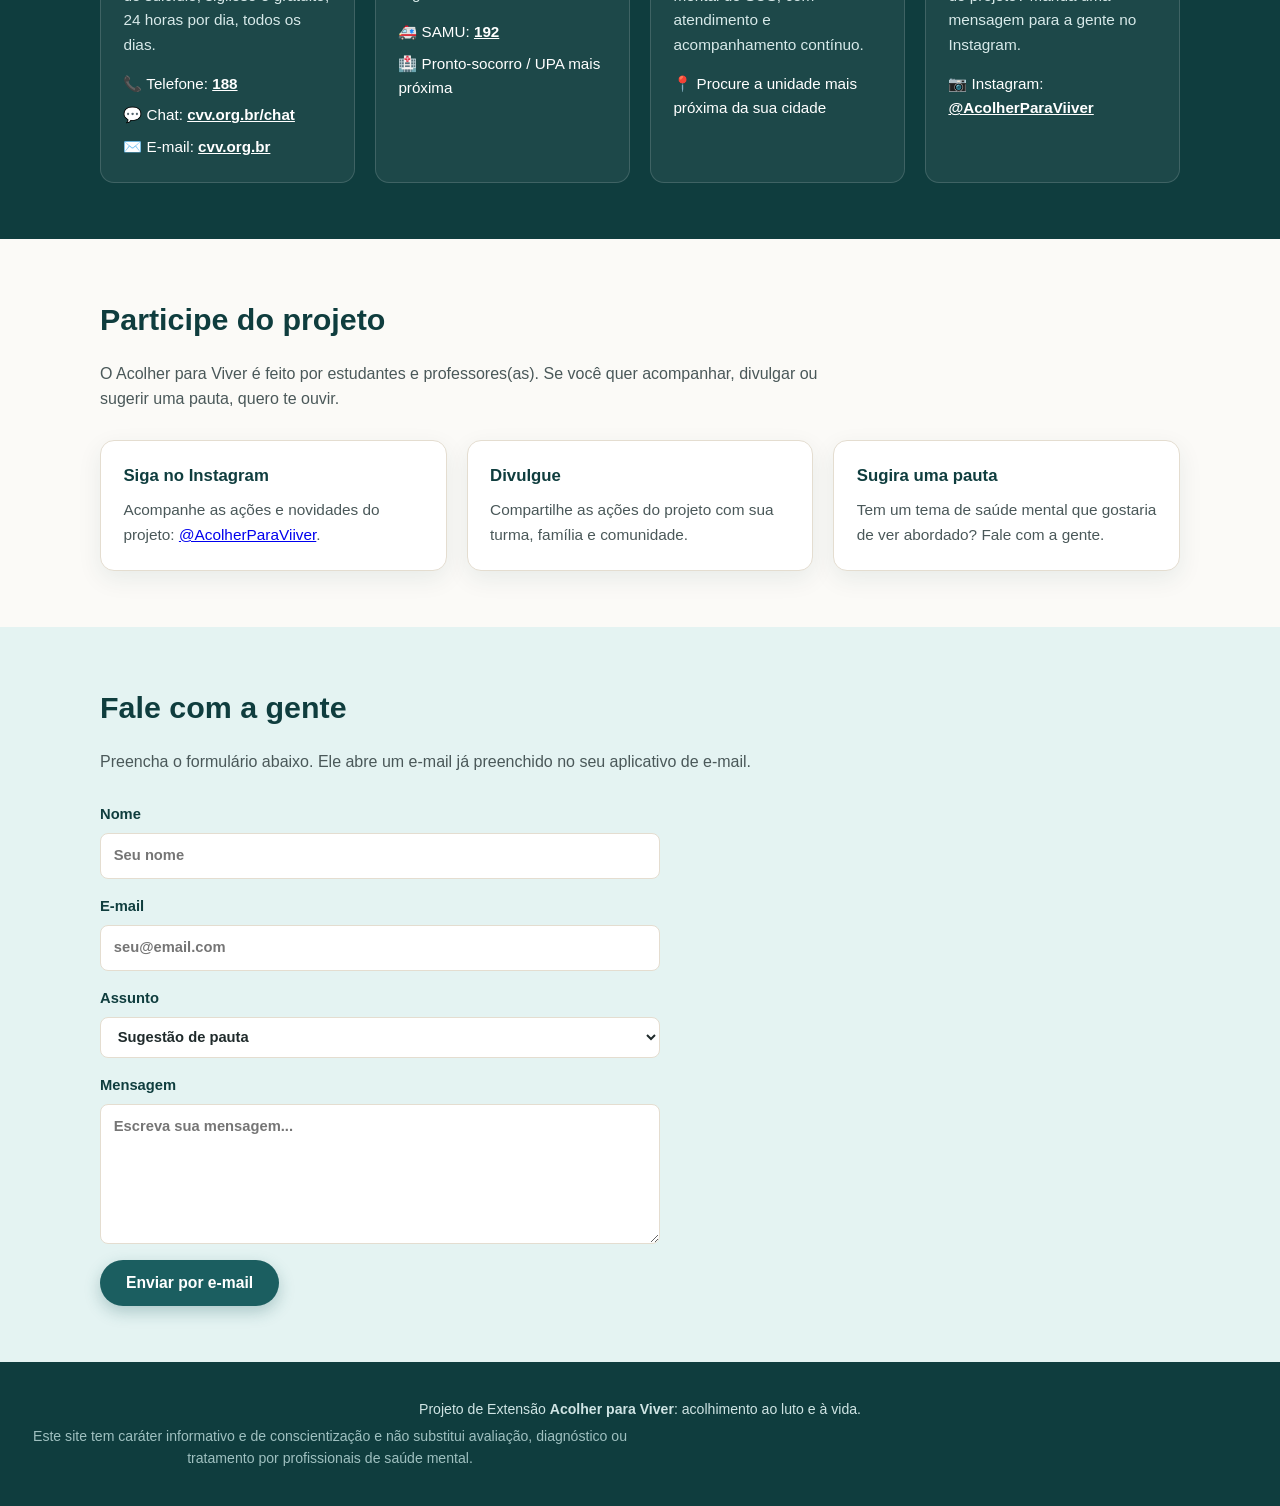
==== commit f22b4806: "Adiciona galeria de fotos do semestre anterior Registros da ação do semestre passado (brindes, monta" ====
--- a/acolher-para-viver/index.html
+++ b/acolher-para-viver/index.html
@@ -38,6 +38,7 @@
     <nav class="main-nav" id="mainNav">
       <a href="#sobre">Sobre</a>
       <a href="#luto">Acolhimento ao Luto</a>
+      <a href="#galeria">Galeria</a>
       <a href="#setembro-amarelo">Setembro Amarelo</a>
       <a href="#ajuda">Precisa de Ajuda?</a>
       <a href="#participe">Participe</a>
@@ -124,6 +125,39 @@
             alguém, ou para um momento da vida, pelo qual sentiam saudade, e depositavam na mala.
           </p>
         </div>
+      </div>
+    </div>
+  </section>
+
+  <section id="galeria" class="section">
+    <div class="section-inner">
+      <h2>Registros do semestre anterior</h2>
+      <p>
+        São poucos registros, mas cada um guarda um pedaço do que foi essa etapa do projeto.
+        Clique em uma imagem para ampliar.
+      </p>
+      <div class="gallery-grid">
+        <button type="button" class="gallery-item" data-full="img/galeria/brindes-cactos.jpg" data-caption="Cactos e suculentas preparados como brindes, cada um com uma mensagem de acolhimento.">
+          <img src="img/galeria/brindes-cactos.jpg" alt="Caixa com diversos vasos de cactos e suculentas, cada um com uma etiqueta em formato de coração com uma mensagem de acolhimento.">
+        </button>
+        <button type="button" class="gallery-item" data-full="img/galeria/brindes-suculentas.jpg" data-caption="Suculentas da Yamashita Flores, prontas para serem distribuídas na ação.">
+          <img src="img/galeria/brindes-suculentas.jpg" alt="Bandeja com suculentas embaladas, cada uma com uma etiqueta em formato de coração.">
+        </button>
+        <button type="button" class="gallery-item" data-full="img/galeria/brindes-cartoes.jpg" data-caption="Cartões e docinhos preparados pela equipe para acompanhar os brindes.">
+          <img src="img/galeria/brindes-cartoes.jpg" alt="Caixa organizada com cartões de mensagens, balas e um marcador de página em formato de girassol.">
+        </button>
+        <button type="button" class="gallery-item" data-full="img/galeria/montagem-equipe.jpg" data-caption="Um dos voluntários do projeto na montagem dos materiais.">
+          <img src="img/galeria/montagem-equipe.jpg" alt="Voluntária cortando cartões de mensagens em uma mesa de trabalho.">
+        </button>
+        <button type="button" class="gallery-item" data-full="img/galeria/montagem-mesa.jpg" data-caption="Preparação final dos cartões e docinhos antes da ação na rua.">
+          <img src="img/galeria/montagem-mesa.jpg" alt="Mesa com cartões de mensagens, docinhos e um pirulito, decorados com girassóis, sendo organizados.">
+        </button>
+        <button type="button" class="gallery-item" data-full="img/galeria/mala-da-saudade.jpg" data-caption="A Mala da Saudade, pintada à mão pelo grupo para a atividade de mensagens.">
+          <img src="img/galeria/mala-da-saudade.jpg" alt="Mala de papelão pintada à mão com girassóis e o texto Acolher Para Viver.">
+        </button>
+        <button type="button" class="gallery-item" data-full="img/galeria/acao-na-rua.jpg" data-caption="Materiais prontos para a ação na rua: mudas, cartões e a Mala da Saudade.">
+          <img src="img/galeria/acao-na-rua.jpg" alt="Caixas com mudas de plantas e cartões, e uma sacola, organizados na calçada para a ação na rua.">
+        </button>
       </div>
     </div>
   </section>
@@ -278,6 +312,14 @@
   </p>
 </footer>
 
+<div class="lightbox" id="lightbox" hidden>
+  <button type="button" class="lightbox-close" id="lightboxClose" aria-label="Fechar imagem">&times;</button>
+  <figure class="lightbox-figure">
+    <img id="lightboxImg" src="" alt="">
+    <figcaption id="lightboxCaption"></figcaption>
+  </figure>
+</div>
+
 <script src="js/app.js"></script>
 </body>
 </html>
--- a/acolher-para-viver/css/style.css
+++ b/acolher-para-viver/css/style.css
@@ -245,6 +245,90 @@
 }
 .card h3 { margin: 0 0 0.5rem; color: var(--teal-900); font-size: 1.05rem; }
 .card p { margin: 0; color: var(--ink-soft); font-size: 0.96rem; }
+
+/* Galeria */
+.gallery-grid {
+  display: grid;
+  grid-template-columns: repeat(auto-fill, minmax(220px, 1fr));
+  gap: 1rem;
+  margin-top: 1.75rem;
+}
+.gallery-item {
+  position: relative;
+  padding: 0;
+  border: 1px solid var(--border);
+  border-radius: var(--radius);
+  overflow: hidden;
+  cursor: zoom-in;
+  background: var(--card-bg);
+  box-shadow: var(--shadow);
+  aspect-ratio: 4 / 3;
+  display: block;
+}
+.gallery-item img {
+  width: 100%;
+  height: 100%;
+  object-fit: cover;
+  display: block;
+  transition: transform 0.2s ease;
+}
+.gallery-item:hover img,
+.gallery-item:focus-visible img {
+  transform: scale(1.05);
+}
+.gallery-item:focus-visible {
+  outline: 2px solid var(--teal-500);
+  outline-offset: 2px;
+}
+
+/* Lightbox */
+.lightbox {
+  position: fixed;
+  inset: 0;
+  z-index: 300;
+  background: rgba(15, 61, 62, 0.92);
+  display: flex;
+  align-items: center;
+  justify-content: center;
+  padding: 2rem 1.25rem;
+}
+.lightbox[hidden] { display: none; }
+.lightbox-figure {
+  margin: 0;
+  max-width: min(90vw, 900px);
+  max-height: 90vh;
+  display: flex;
+  flex-direction: column;
+  gap: 0.75rem;
+}
+.lightbox-figure img {
+  max-width: 100%;
+  max-height: 75vh;
+  object-fit: contain;
+  border-radius: 10px;
+  display: block;
+  margin: 0 auto;
+}
+.lightbox-figure figcaption {
+  color: #fff;
+  text-align: center;
+  font-size: 0.95rem;
+}
+.lightbox-close {
+  position: absolute;
+  top: 1rem;
+  right: 1.25rem;
+  background: rgba(255, 255, 255, 0.12);
+  color: #fff;
+  border: none;
+  border-radius: 50%;
+  width: 44px;
+  height: 44px;
+  font-size: 1.6rem;
+  line-height: 1;
+  cursor: pointer;
+}
+.lightbox-close:hover { background: rgba(255, 255, 255, 0.22); }
 
 /* Setembro Amarelo section */
 .section-amarelo {
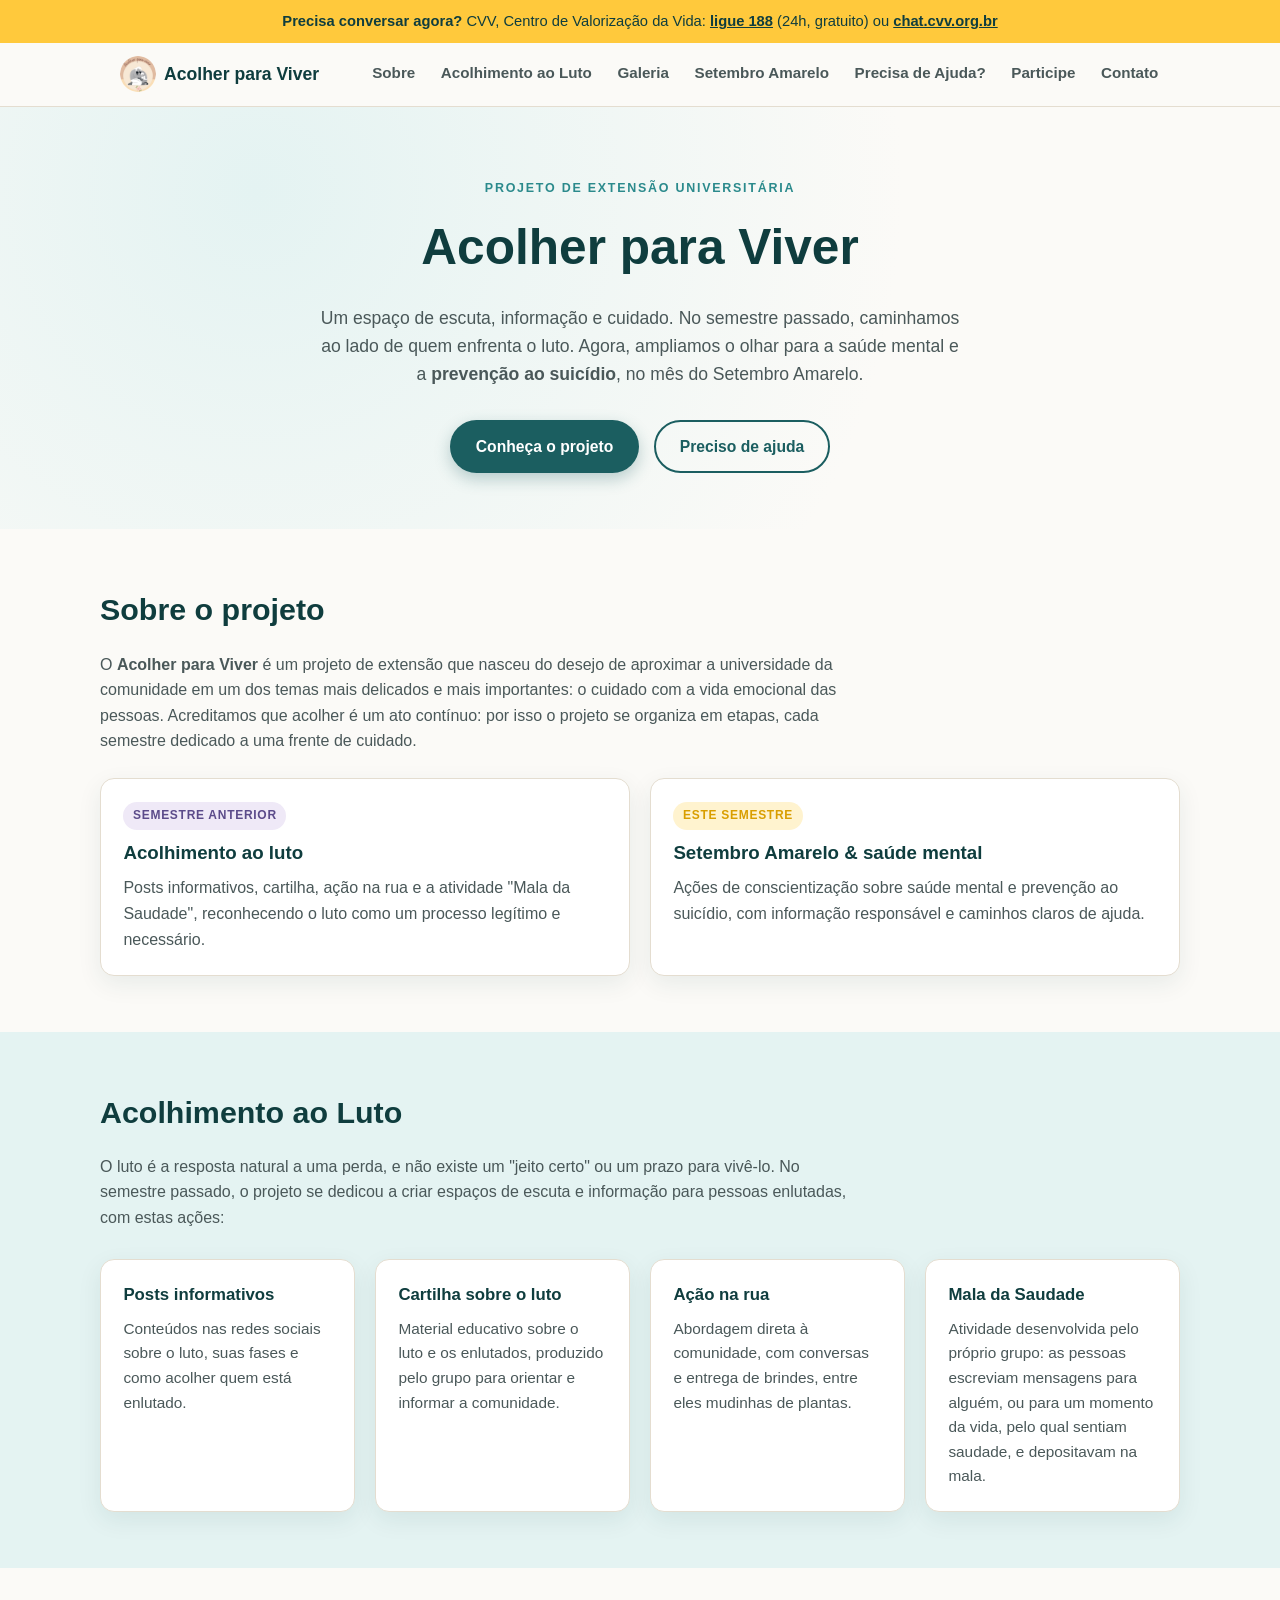
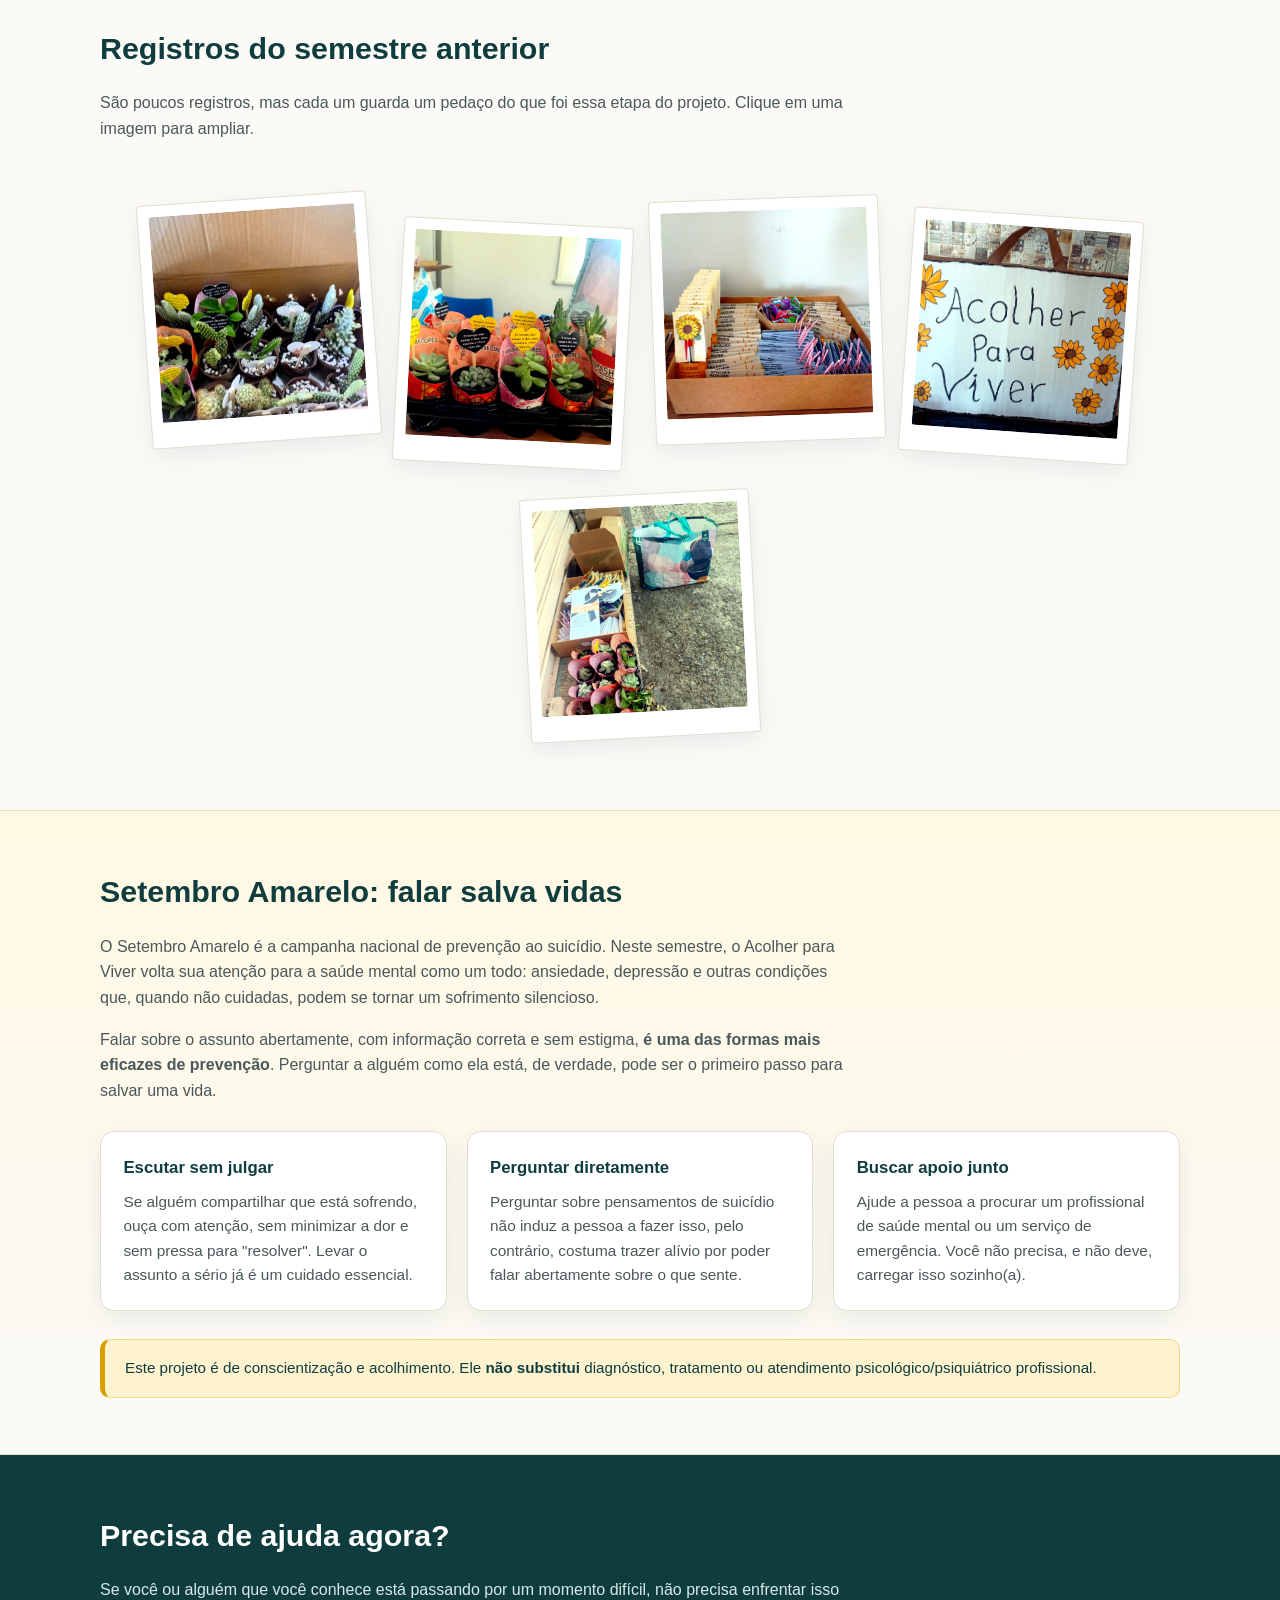
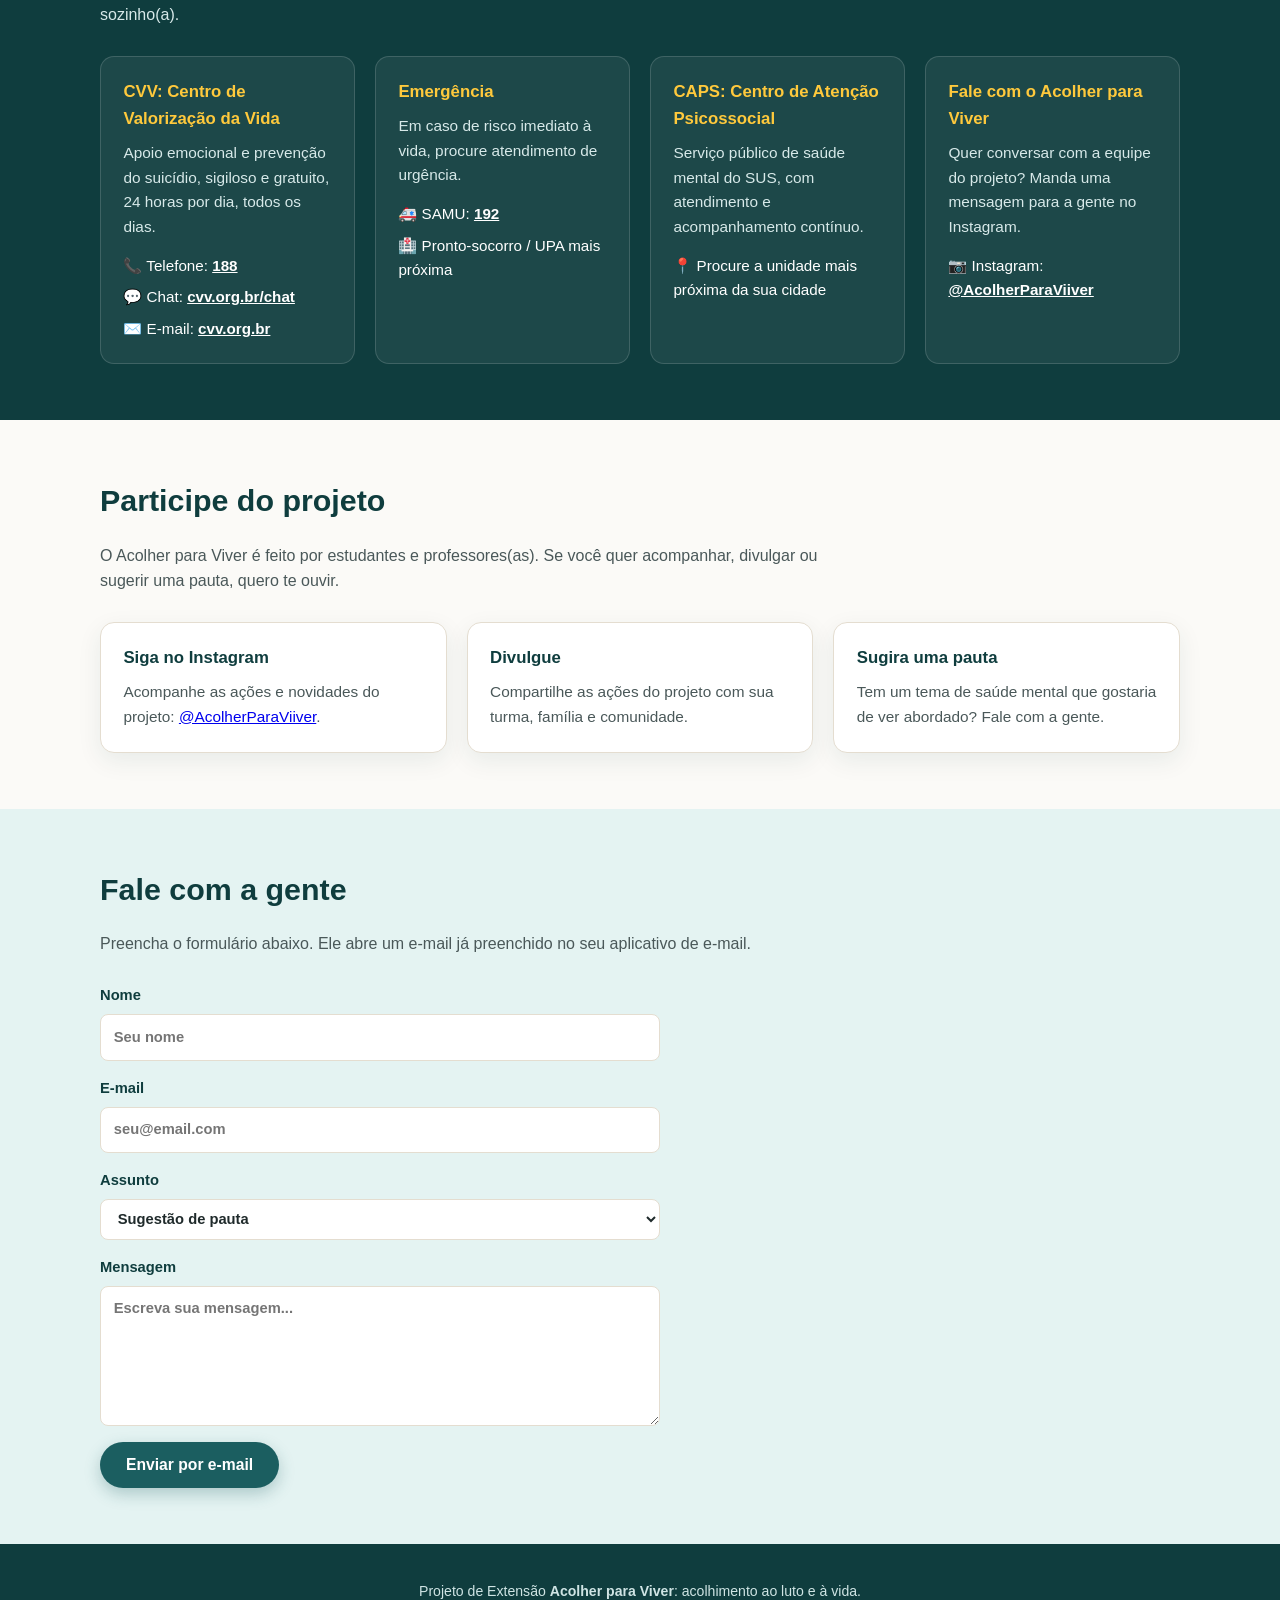
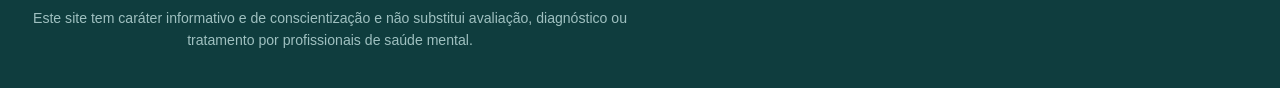
==== commit 4e2acaf6: "Transforma galeria em colagem e remove duas fotos Layout em estilo polaroid com leve rotação nas fot" ====
--- a/acolher-para-viver/index.html
+++ b/acolher-para-viver/index.html
@@ -136,26 +136,20 @@
         São poucos registros, mas cada um guarda um pedaço do que foi essa etapa do projeto.
         Clique em uma imagem para ampliar.
       </p>
-      <div class="gallery-grid">
-        <button type="button" class="gallery-item" data-full="img/galeria/brindes-cactos.jpg" data-caption="Cactos e suculentas preparados como brindes, cada um com uma mensagem de acolhimento.">
+      <div class="gallery-collage">
+        <button type="button" class="gallery-item tilt-1" data-full="img/galeria/brindes-cactos.jpg" data-caption="Cactos e suculentas preparados como brindes, cada um com uma mensagem de acolhimento.">
           <img src="img/galeria/brindes-cactos.jpg" alt="Caixa com diversos vasos de cactos e suculentas, cada um com uma etiqueta em formato de coração com uma mensagem de acolhimento.">
         </button>
-        <button type="button" class="gallery-item" data-full="img/galeria/brindes-suculentas.jpg" data-caption="Suculentas da Yamashita Flores, prontas para serem distribuídas na ação.">
+        <button type="button" class="gallery-item tilt-2" data-full="img/galeria/brindes-suculentas.jpg" data-caption="Suculentas da Yamashita Flores, prontas para serem distribuídas na ação.">
           <img src="img/galeria/brindes-suculentas.jpg" alt="Bandeja com suculentas embaladas, cada uma com uma etiqueta em formato de coração.">
         </button>
-        <button type="button" class="gallery-item" data-full="img/galeria/brindes-cartoes.jpg" data-caption="Cartões e docinhos preparados pela equipe para acompanhar os brindes.">
+        <button type="button" class="gallery-item tilt-3" data-full="img/galeria/brindes-cartoes.jpg" data-caption="Cartões e docinhos preparados pela equipe para acompanhar os brindes.">
           <img src="img/galeria/brindes-cartoes.jpg" alt="Caixa organizada com cartões de mensagens, balas e um marcador de página em formato de girassol.">
         </button>
-        <button type="button" class="gallery-item" data-full="img/galeria/montagem-equipe.jpg" data-caption="Um dos voluntários do projeto na montagem dos materiais.">
-          <img src="img/galeria/montagem-equipe.jpg" alt="Voluntária cortando cartões de mensagens em uma mesa de trabalho.">
-        </button>
-        <button type="button" class="gallery-item" data-full="img/galeria/montagem-mesa.jpg" data-caption="Preparação final dos cartões e docinhos antes da ação na rua.">
-          <img src="img/galeria/montagem-mesa.jpg" alt="Mesa com cartões de mensagens, docinhos e um pirulito, decorados com girassóis, sendo organizados.">
-        </button>
-        <button type="button" class="gallery-item" data-full="img/galeria/mala-da-saudade.jpg" data-caption="A Mala da Saudade, pintada à mão pelo grupo para a atividade de mensagens.">
+        <button type="button" class="gallery-item tilt-4" data-full="img/galeria/mala-da-saudade.jpg" data-caption="A Mala da Saudade, pintada à mão pelo grupo para a atividade de mensagens.">
           <img src="img/galeria/mala-da-saudade.jpg" alt="Mala de papelão pintada à mão com girassóis e o texto Acolher Para Viver.">
         </button>
-        <button type="button" class="gallery-item" data-full="img/galeria/acao-na-rua.jpg" data-caption="Materiais prontos para a ação na rua: mudas, cartões e a Mala da Saudade.">
+        <button type="button" class="gallery-item tilt-5" data-full="img/galeria/acao-na-rua.jpg" data-caption="Materiais prontos para a ação na rua: mudas, cartões e a Mala da Saudade.">
           <img src="img/galeria/acao-na-rua.jpg" alt="Caixas com mudas de plantas e cartões, e uma sacola, organizados na calçada para a ação na rua.">
         </button>
       </div>
--- a/acolher-para-viver/css/style.css
+++ b/acolher-para-viver/css/style.css
@@ -246,35 +246,46 @@
 .card h3 { margin: 0 0 0.5rem; color: var(--teal-900); font-size: 1.05rem; }
 .card p { margin: 0; color: var(--ink-soft); font-size: 0.96rem; }
 
-/* Galeria */
-.gallery-grid {
-  display: grid;
-  grid-template-columns: repeat(auto-fill, minmax(220px, 1fr));
-  gap: 1rem;
-  margin-top: 1.75rem;
+/* Galeria: colagem estilo polaroid */
+.gallery-collage {
+  display: flex;
+  flex-wrap: wrap;
+  justify-content: center;
+  align-items: flex-start;
+  gap: 1.75rem 1.5rem;
+  margin-top: 2.5rem;
+  padding: 1rem 0.5rem;
 }
 .gallery-item {
   position: relative;
-  padding: 0;
+  width: 230px;
+  padding: 0.7rem 0.7rem 1.6rem;
   border: 1px solid var(--border);
-  border-radius: var(--radius);
-  overflow: hidden;
+  border-radius: 4px;
   cursor: zoom-in;
   background: var(--card-bg);
   box-shadow: var(--shadow);
-  aspect-ratio: 4 / 3;
   display: block;
+  transition: transform 0.2s ease, box-shadow 0.2s ease, z-index 0s;
 }
 .gallery-item img {
   width: 100%;
-  height: 100%;
+  aspect-ratio: 1 / 1;
   object-fit: cover;
   display: block;
-  transition: transform 0.2s ease;
-}
-.gallery-item:hover img,
-.gallery-item:focus-visible img {
-  transform: scale(1.05);
+  border-radius: 2px;
+}
+.gallery-item.tilt-1 { transform: rotate(-4deg); }
+.gallery-item.tilt-2 { transform: rotate(3deg); margin-top: 1.5rem; }
+.gallery-item.tilt-3 { transform: rotate(-2deg); }
+.gallery-item.tilt-4 { transform: rotate(4deg); margin-top: 1rem; }
+.gallery-item.tilt-5 { transform: rotate(-3deg); }
+.gallery-item:hover,
+.gallery-item:focus-visible {
+  transform: rotate(0deg) scale(1.08);
+  box-shadow: 0 14px 30px rgba(15, 61, 62, 0.22);
+  z-index: 5;
+  position: relative;
 }
 .gallery-item:focus-visible {
   outline: 2px solid var(--teal-500);
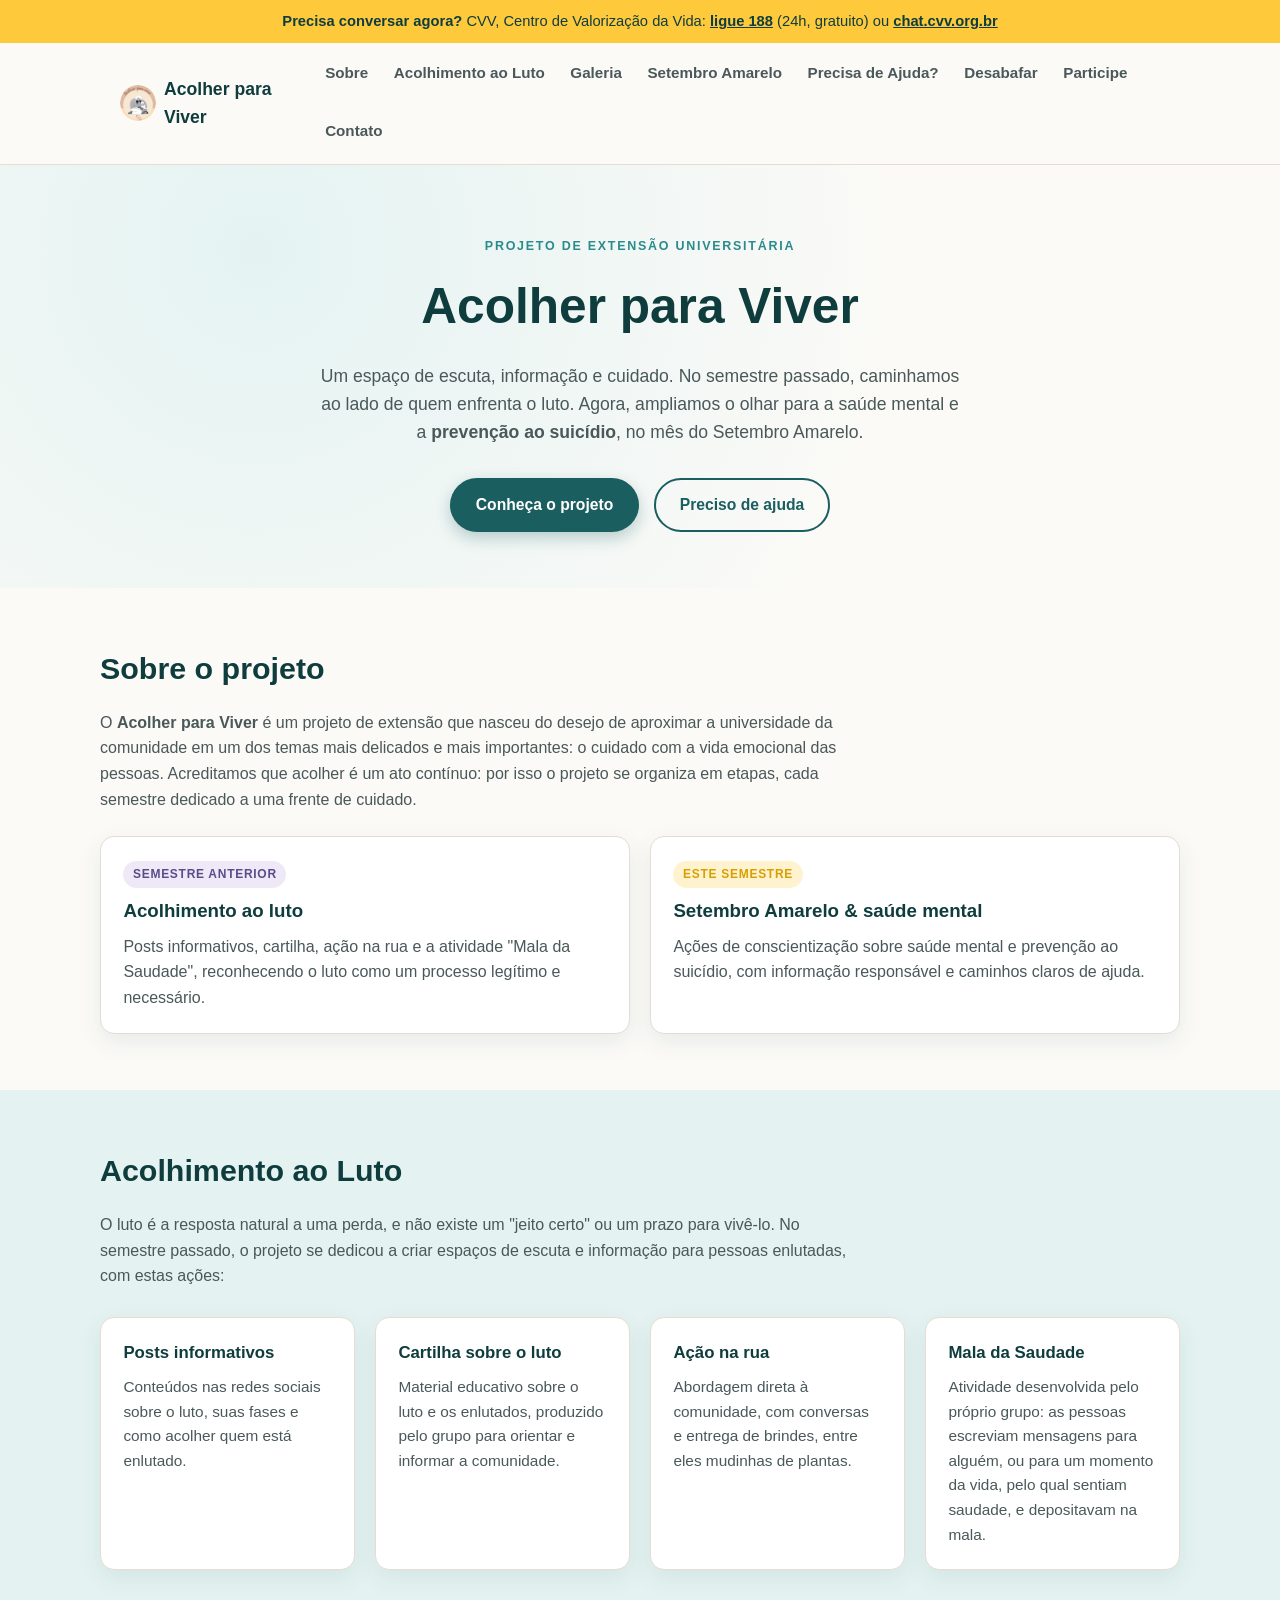
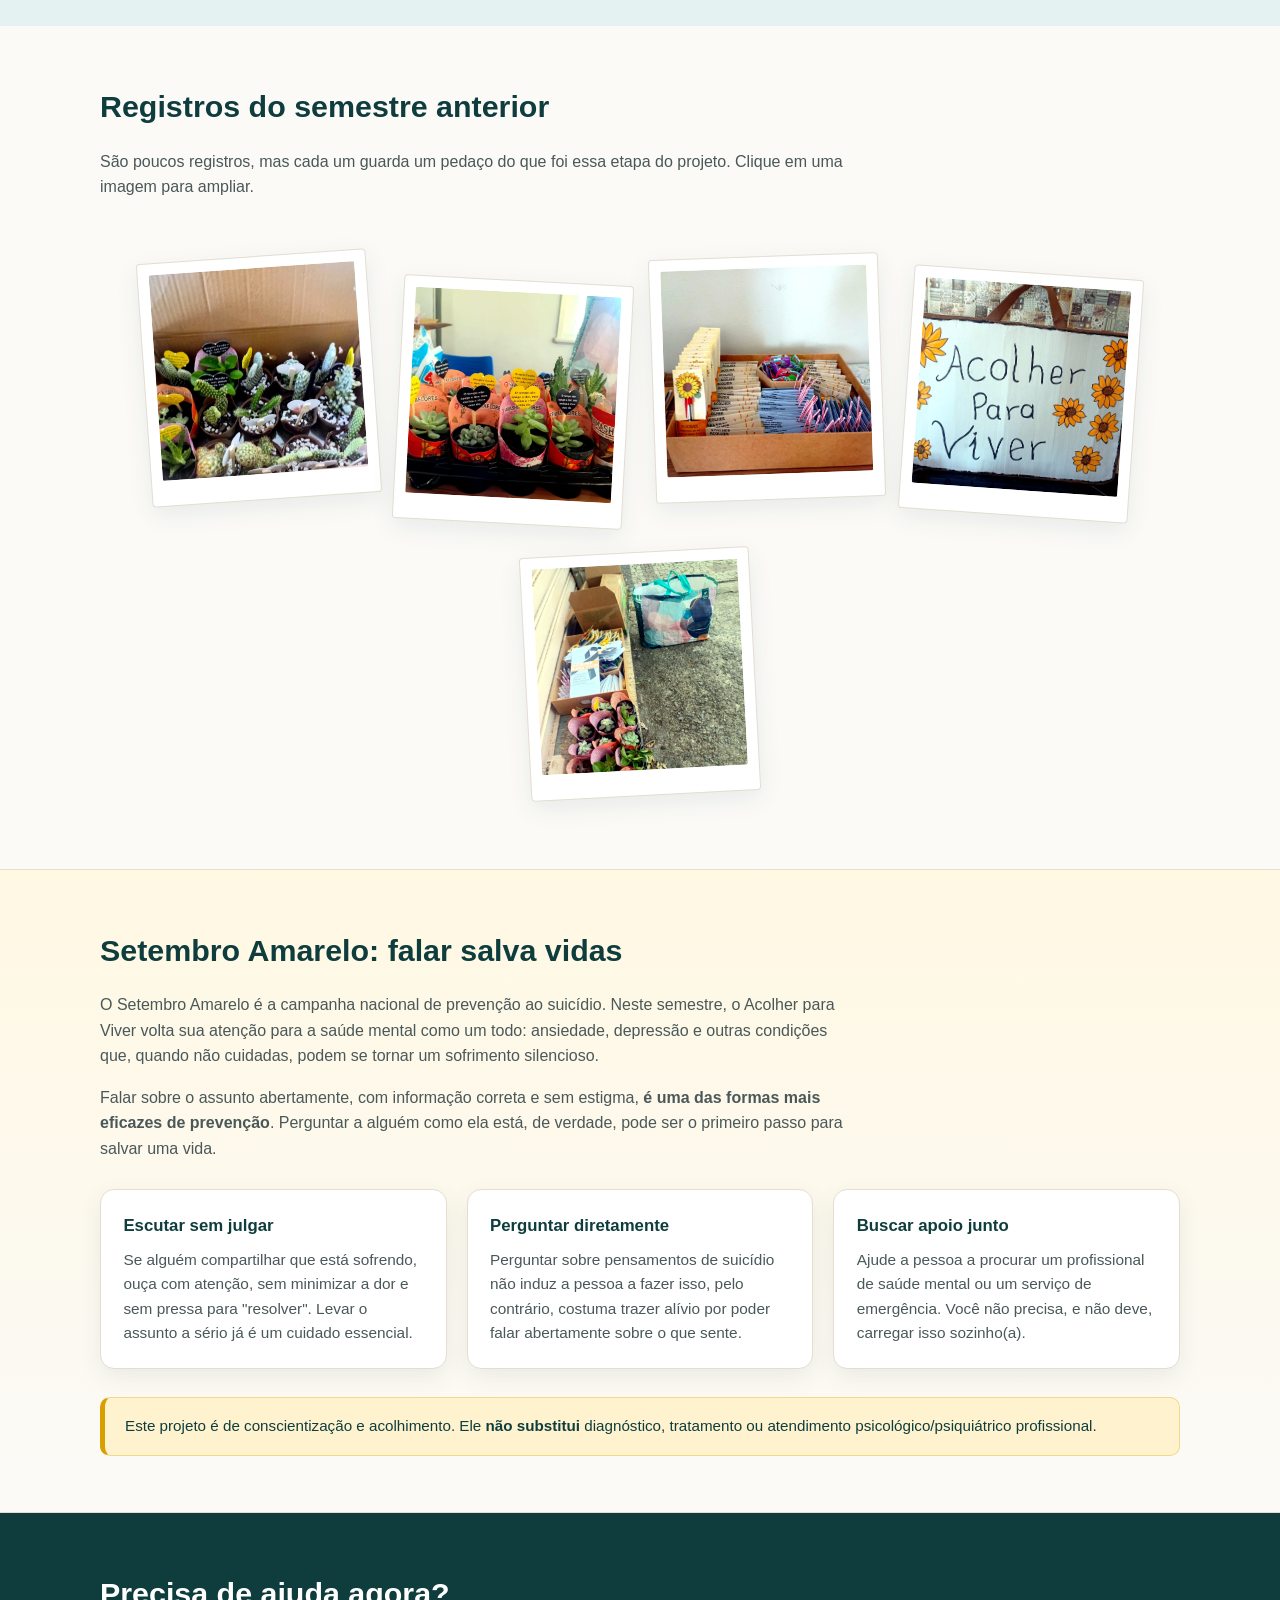
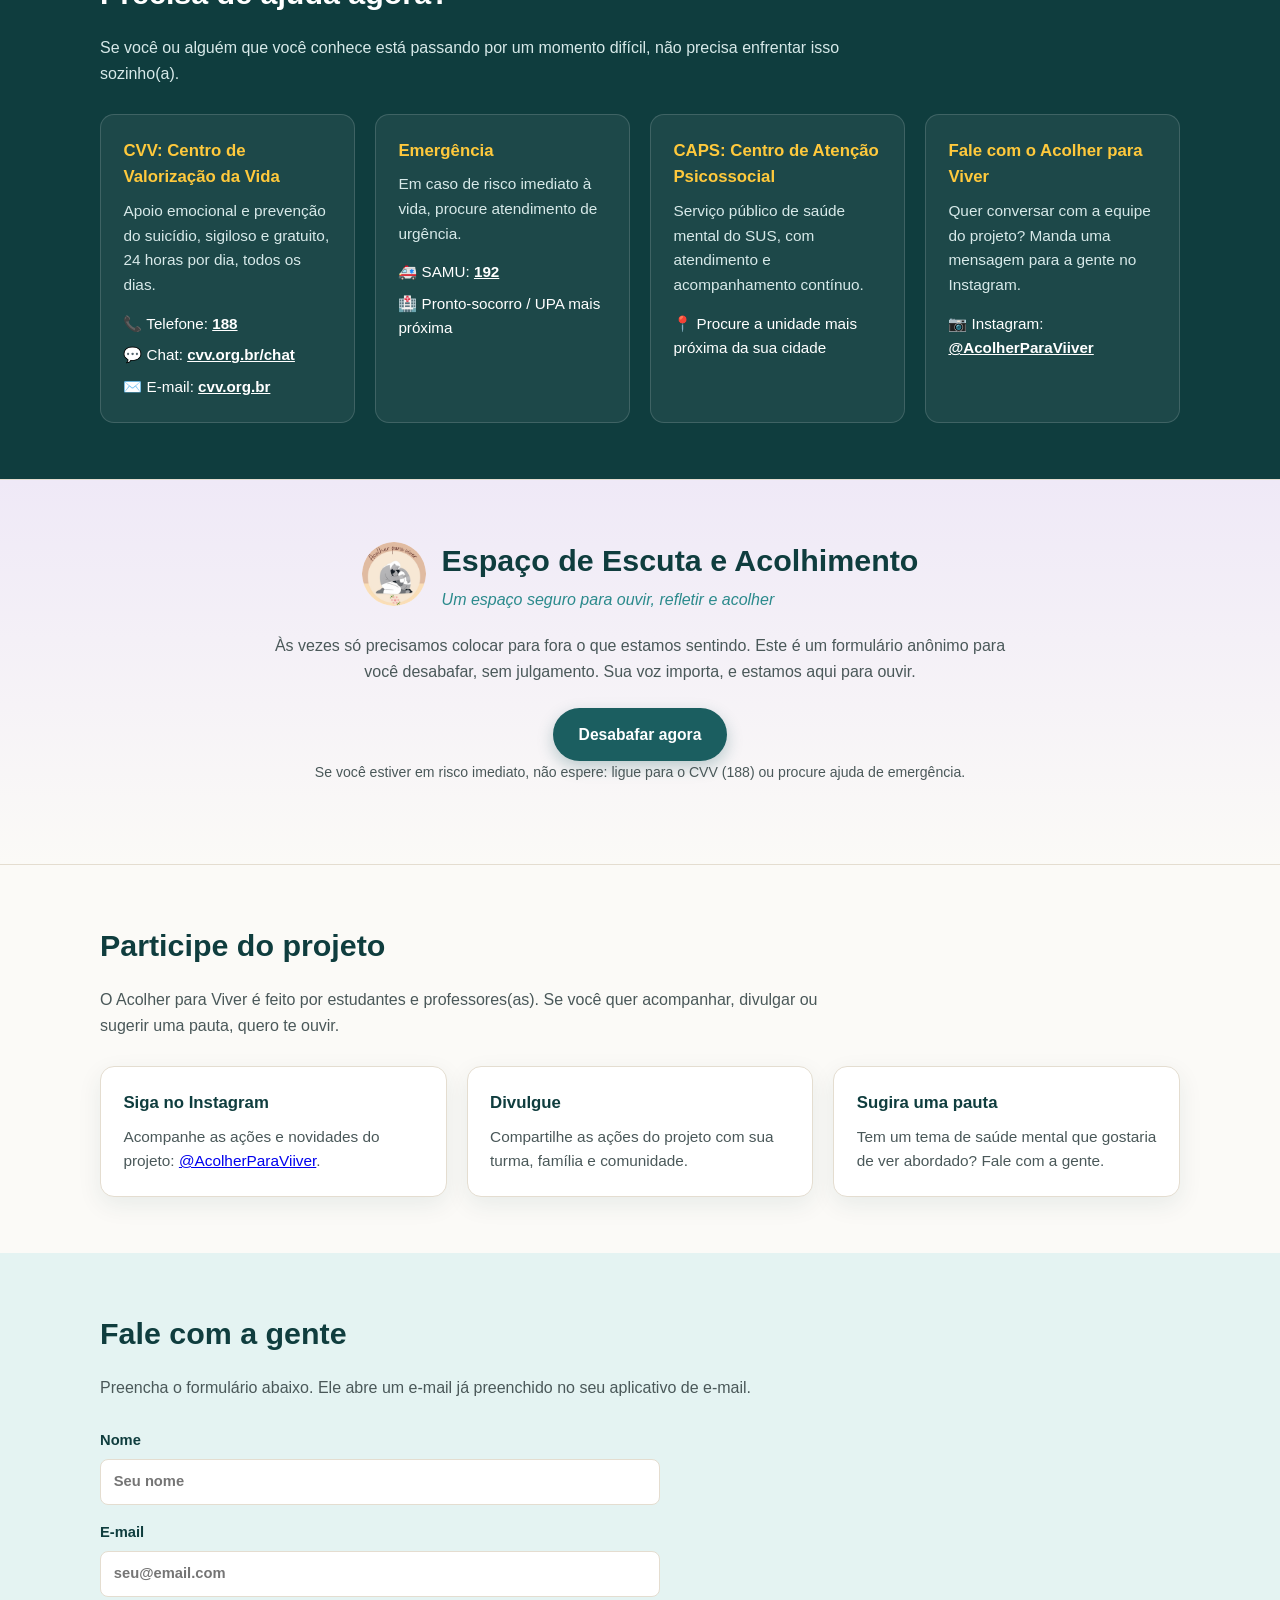
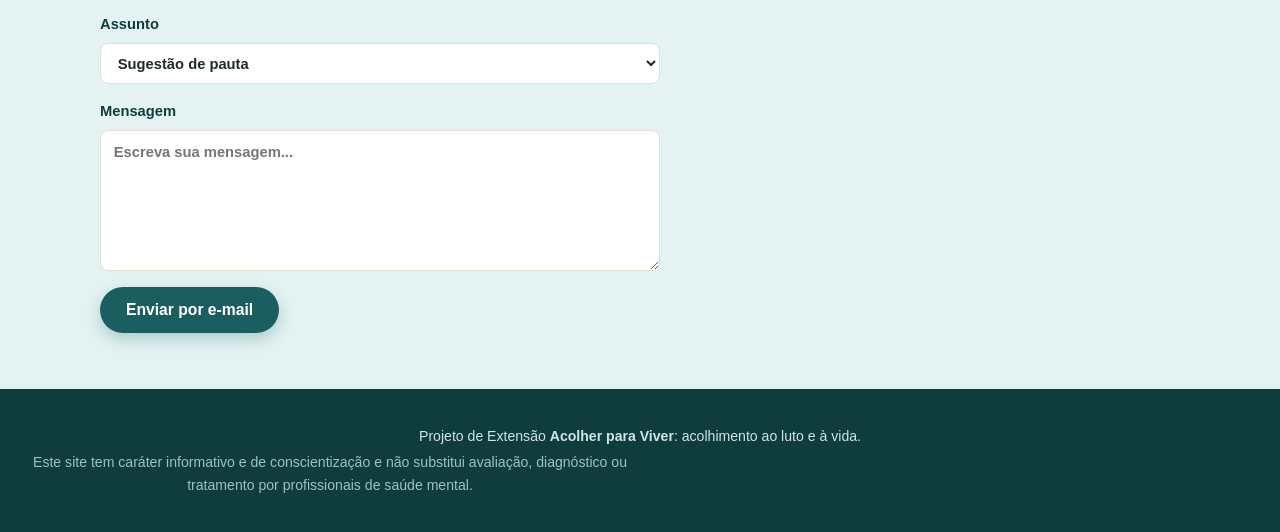
==== commit 85a1c6fb: "Adiciona seção Espaço de Escuta e Acolhimento com link para desabafo Novo formulário anônimo (Google" ====
--- a/acolher-para-viver/index.html
+++ b/acolher-para-viver/index.html
@@ -41,6 +41,7 @@
       <a href="#galeria">Galeria</a>
       <a href="#setembro-amarelo">Setembro Amarelo</a>
       <a href="#ajuda">Precisa de Ajuda?</a>
+      <a href="#espaco-escuta">Desabafar</a>
       <a href="#participe">Participe</a>
       <a href="#contato">Contato</a>
     </nav>
@@ -242,6 +243,27 @@
           </ul>
         </div>
       </div>
+    </div>
+  </section>
+
+  <section id="espaco-escuta" class="section section-escuta">
+    <div class="section-inner">
+      <div class="escuta-header">
+        <img src="img/logo-180.png" alt="" class="escuta-logo">
+        <div>
+          <h2>Espaço de Escuta e Acolhimento</h2>
+          <p class="escuta-subtitle">Um espaço seguro para ouvir, refletir e acolher</p>
+        </div>
+      </div>
+      <p>
+        Às vezes só precisamos colocar para fora o que estamos sentindo. Este é um formulário
+        anônimo para você desabafar, sem julgamento. Sua voz importa, e estamos aqui para ouvir.
+      </p>
+      <a href="https://forms.gle/MZ1LrT8SL19mb1PX9" target="_blank" rel="noopener" class="btn btn-primary">Desabafar agora</a>
+      <p class="escuta-note">
+        Se você estiver em risco imediato, não espere: ligue para o CVV (188) ou procure ajuda de
+        emergência.
+      </p>
     </div>
   </section>
 
--- a/acolher-para-viver/css/style.css
+++ b/acolher-para-viver/css/style.css
@@ -378,6 +378,45 @@
   font-size: 0.95rem;
 }
 .contact-list a { color: #fff; font-weight: 700; }
+
+/* Espaço de Escuta */
+.section-escuta {
+  background: linear-gradient(180deg, var(--lavanda), var(--bg));
+  border-top: 1px solid var(--border);
+  border-bottom: 1px solid var(--border);
+  text-align: center;
+}
+.escuta-header {
+  display: flex;
+  align-items: center;
+  justify-content: center;
+  gap: 1rem;
+  margin-bottom: 1.25rem;
+  flex-wrap: wrap;
+}
+.escuta-header h2 { margin: 0; text-align: left; }
+.escuta-logo {
+  width: 64px;
+  height: 64px;
+  border-radius: 50%;
+  flex-shrink: 0;
+}
+.escuta-subtitle {
+  margin: 0.2rem 0 0;
+  color: var(--teal-500);
+  font-style: italic;
+  text-align: left;
+}
+.section-escuta > .section-inner > p {
+  margin: 0 auto 1.5rem;
+  text-align: center;
+}
+.escuta-note {
+  margin: 1.25rem auto 0;
+  font-size: 0.88rem;
+  color: var(--ink-soft);
+  max-width: 520px;
+}
 
 /* Contact form */
 .contact-form {
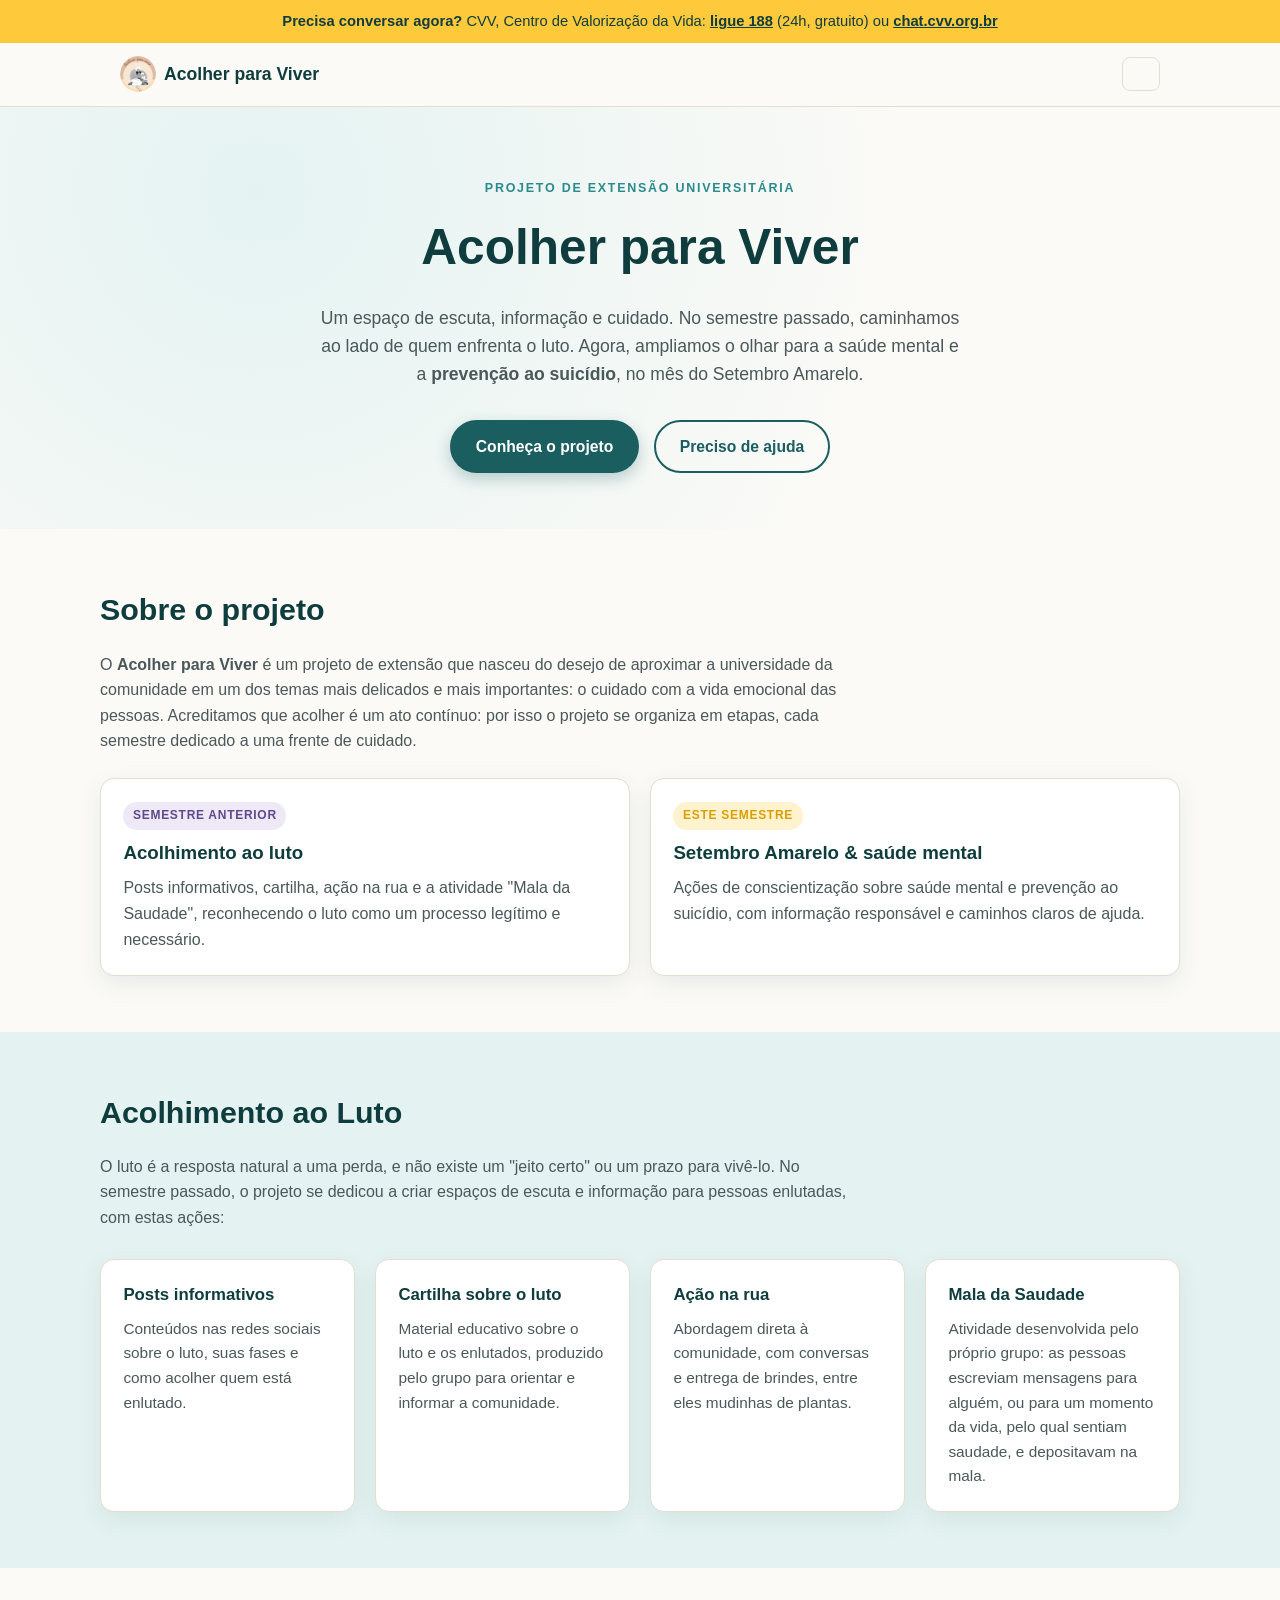
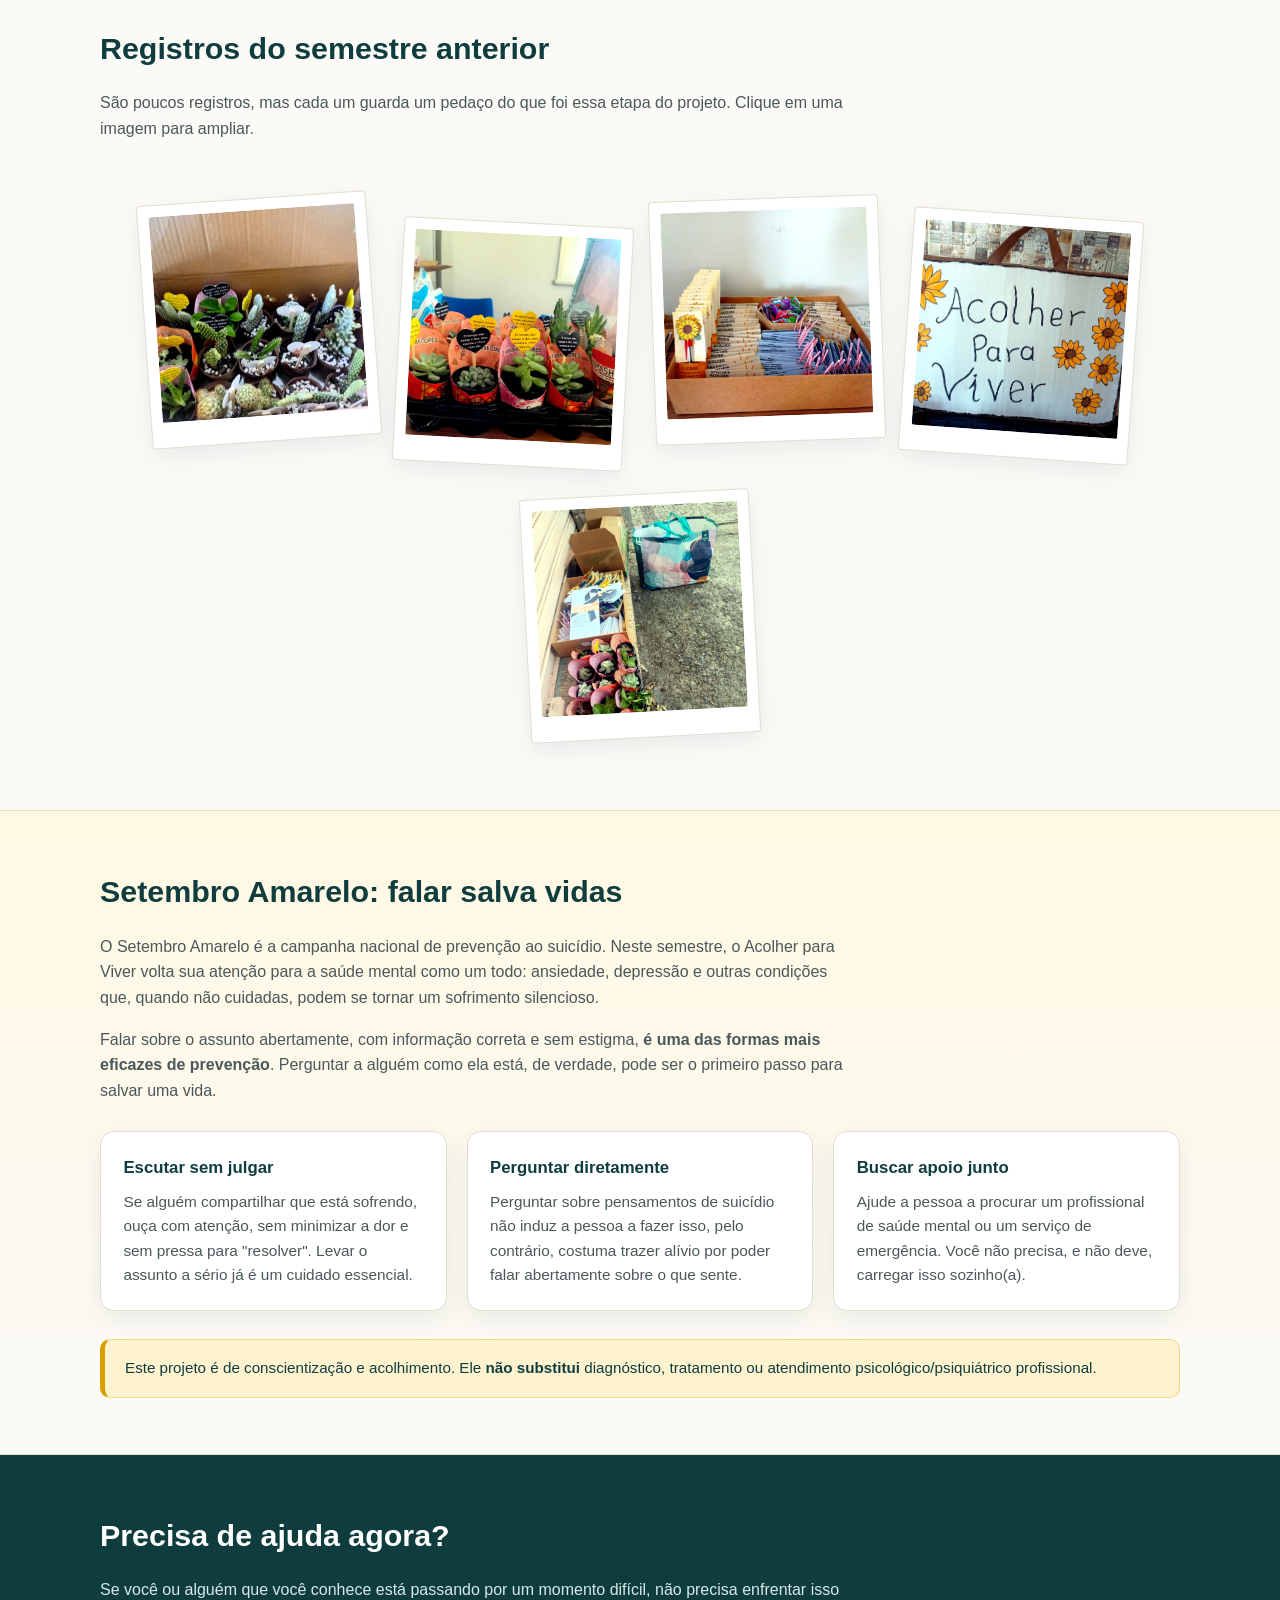
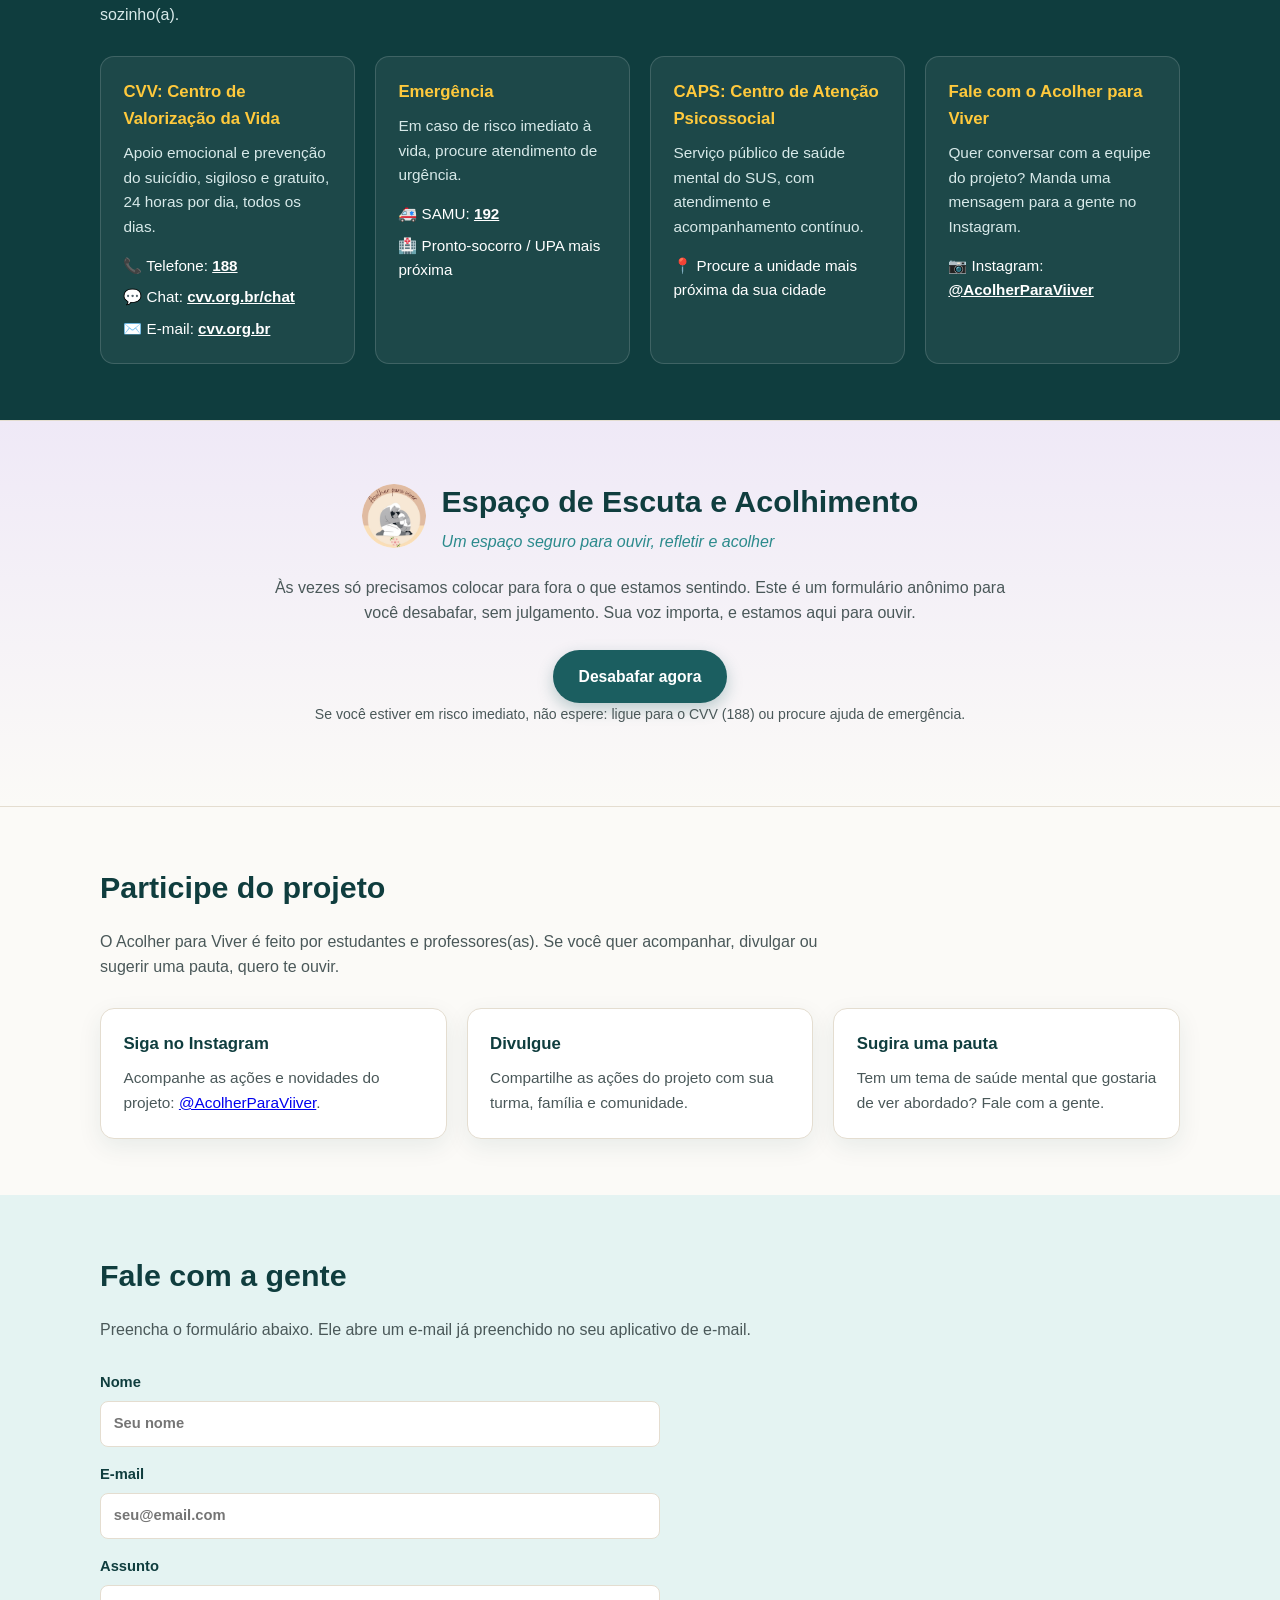
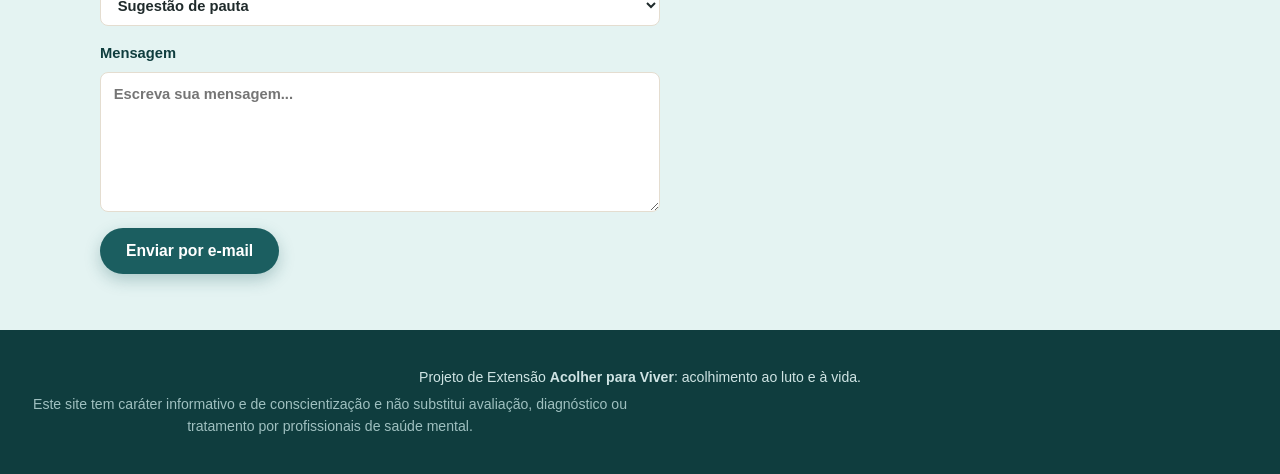
==== commit e8adb84d: "Adiciona versionamento no link do CSS para evitar cache desatualizado Sem isso, navegadores e o CDN " ====
--- a/acolher-para-viver/index.html
+++ b/acolher-para-viver/index.html
@@ -11,7 +11,7 @@
 <meta property="og:description" content="Acolhimento ao luto e prevenção ao suicídio (Setembro Amarelo).">
 <meta property="og:image" content="img/logo-512.png">
 <link rel="preconnect" href="https://fonts.googleapis.com">
-<link rel="stylesheet" href="css/style.css">
+<link rel="stylesheet" href="css/style.css?v=2">
 </head>
 <body>
 
--- a/acolher-para-viver/css/style.css
+++ b/acolher-para-viver/css/style.css
@@ -93,27 +93,45 @@
 }
 
 .main-nav {
-  display: flex;
-  gap: 1.4rem;
-  flex-wrap: wrap;
+  position: absolute;
+  top: 100%;
+  right: 1.25rem;
+  left: 1.25rem;
+  background: var(--bg);
+  border: 1px solid var(--border);
+  border-radius: 10px;
+  box-shadow: var(--shadow);
+  display: flex;
+  flex-direction: column;
+  gap: 0;
+  max-height: 0;
+  overflow: hidden;
+  opacity: 0;
+  transition: max-height 0.2s ease, opacity 0.15s ease;
+}
+.main-nav.open {
+  max-height: 480px;
+  opacity: 1;
+  margin-top: 0.5rem;
 }
 .main-nav a {
   color: var(--ink-soft);
   text-decoration: none;
   font-weight: 600;
   font-size: 0.95rem;
-  padding: 0.3rem 0.1rem;
-  border-bottom: 2px solid transparent;
-  transition: color 0.15s, border-color 0.15s;
-}
+  padding: 0.85rem 1.1rem;
+  border-bottom: 1px solid var(--border);
+  transition: color 0.15s, background-color 0.15s;
+}
+.main-nav a:last-child { border-bottom: none; }
 .main-nav a:hover,
 .main-nav a:focus-visible {
   color: var(--teal-700);
-  border-color: var(--teal-500);
+  background: var(--teal-100);
 }
 
 .nav-toggle {
-  display: none;
+  display: flex;
   flex-direction: column;
   justify-content: center;
   gap: 4px;
@@ -123,6 +141,7 @@
   border: 1px solid var(--border);
   border-radius: 8px;
   cursor: pointer;
+  flex-shrink: 0;
 }
 .nav-toggle span {
   display: block;
@@ -461,27 +480,3 @@
 }
 .site-footer p { margin: 0.25rem 0; }
 .footer-note { color: #9fc0c0; max-width: 620px; margin: 0.5rem auto 0; }
-
-/* Responsive nav */
-@media (max-width: 760px) {
-  .nav-toggle { display: flex; }
-  .main-nav {
-    position: absolute;
-    top: 100%;
-    left: 0;
-    right: 0;
-    background: var(--bg);
-    border-bottom: 1px solid var(--border);
-    flex-direction: column;
-    gap: 0;
-    max-height: 0;
-    overflow: hidden;
-    transition: max-height 0.2s ease;
-  }
-  .main-nav.open { max-height: 400px; }
-  .main-nav a {
-    padding: 0.9rem 1.25rem;
-    border-bottom: 1px solid var(--border);
-    border-radius: 0;
-  }
-}
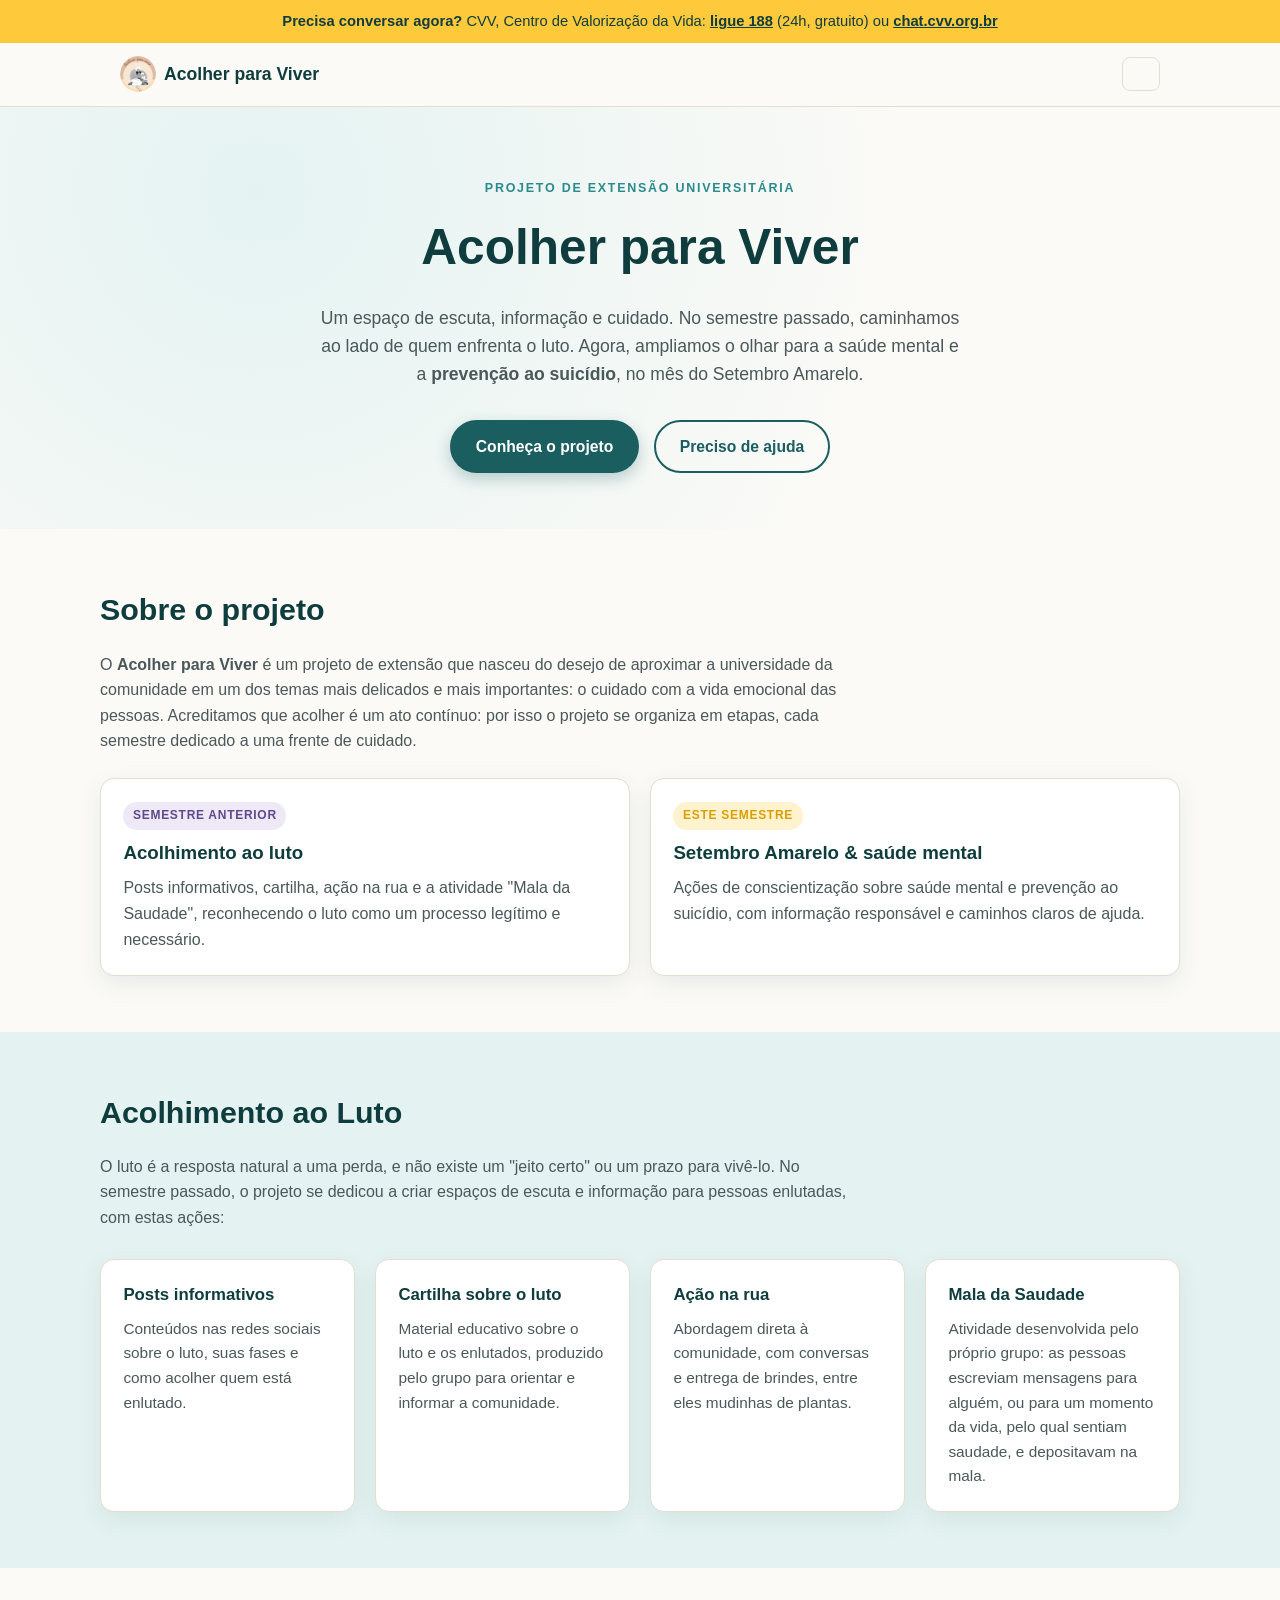
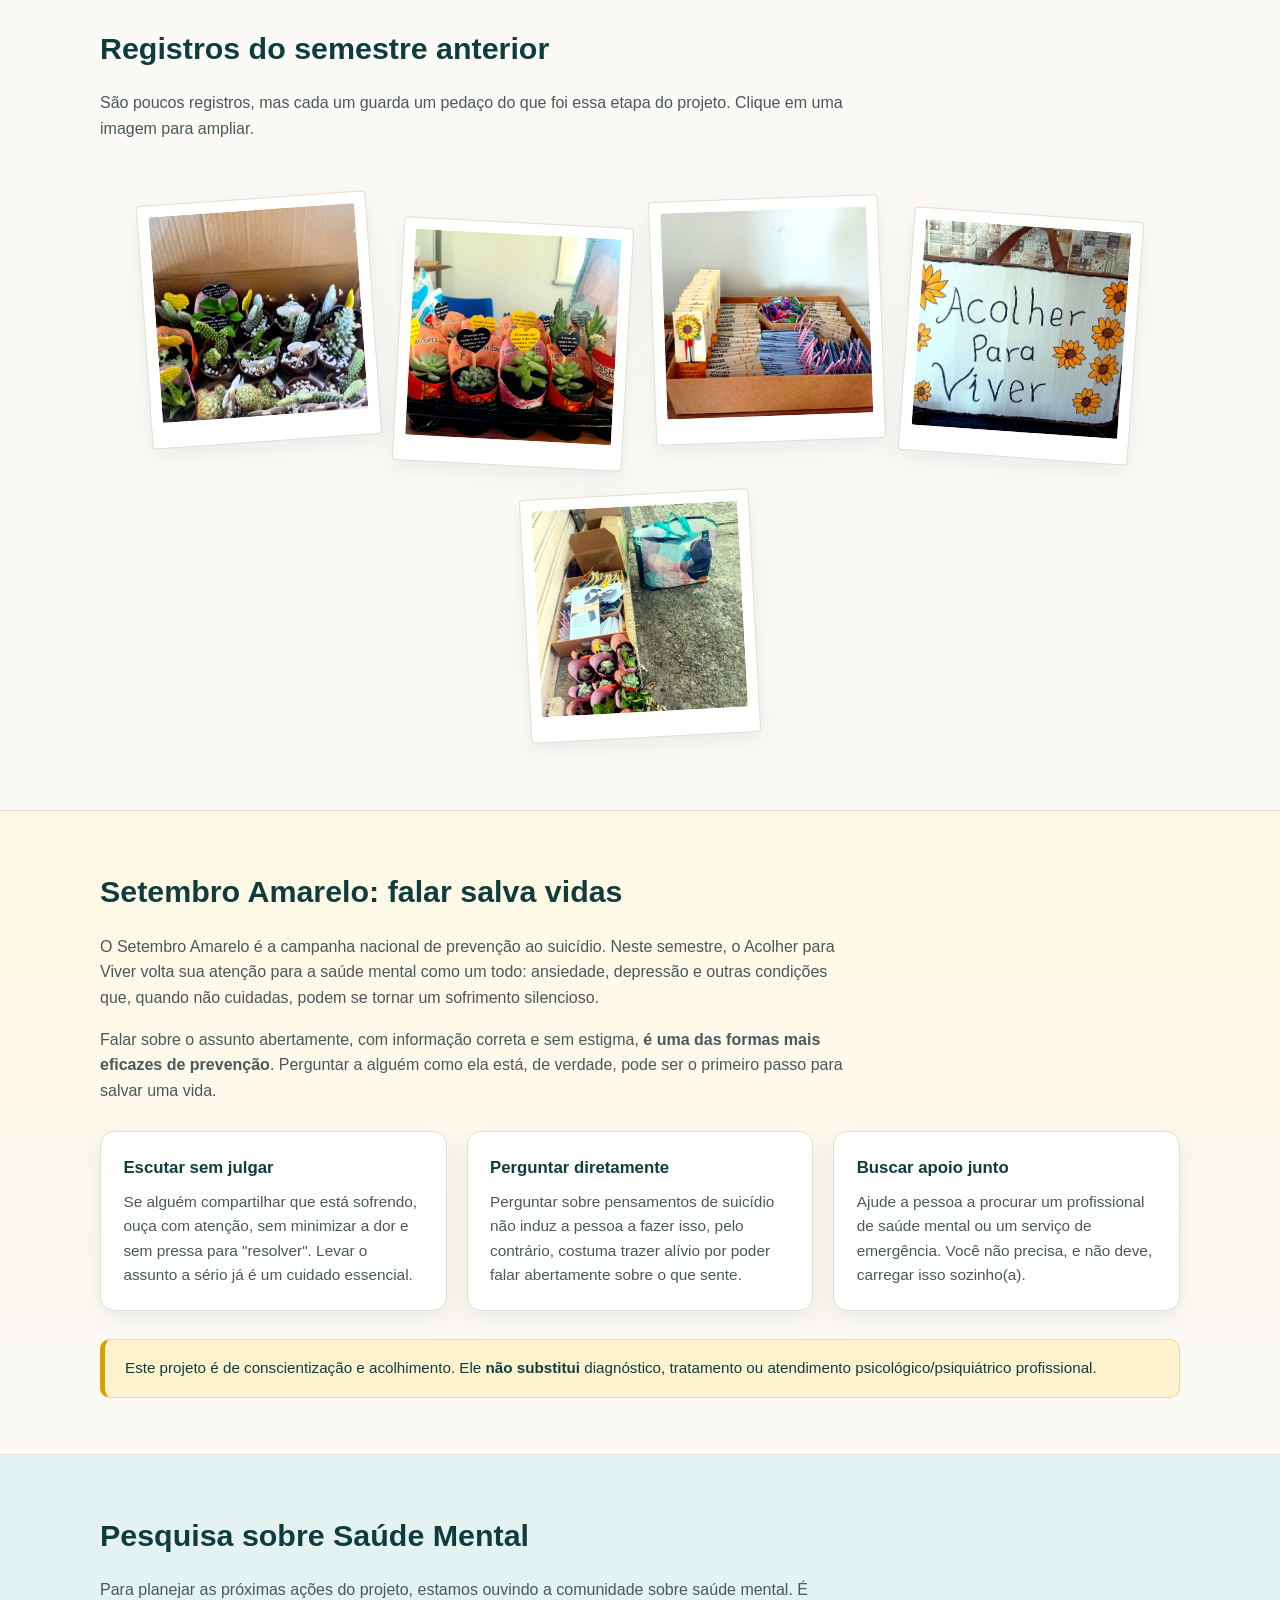
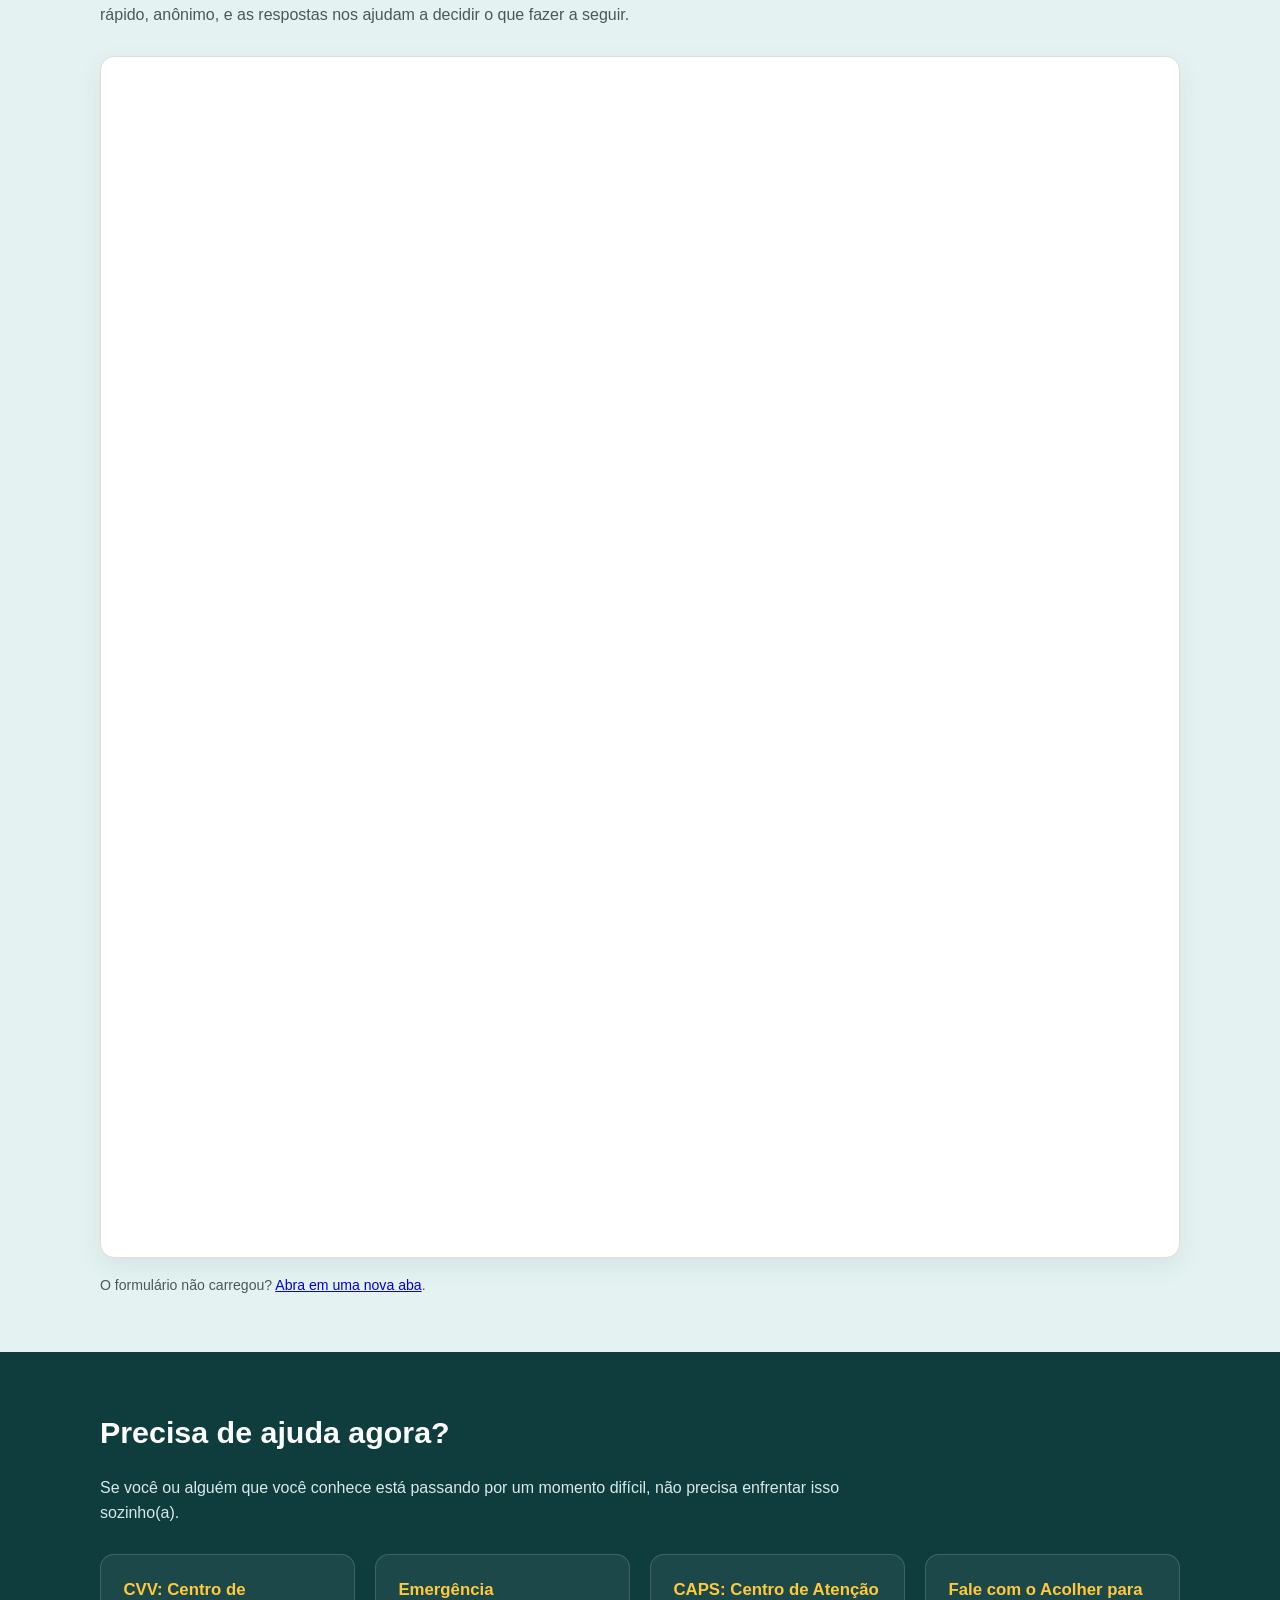
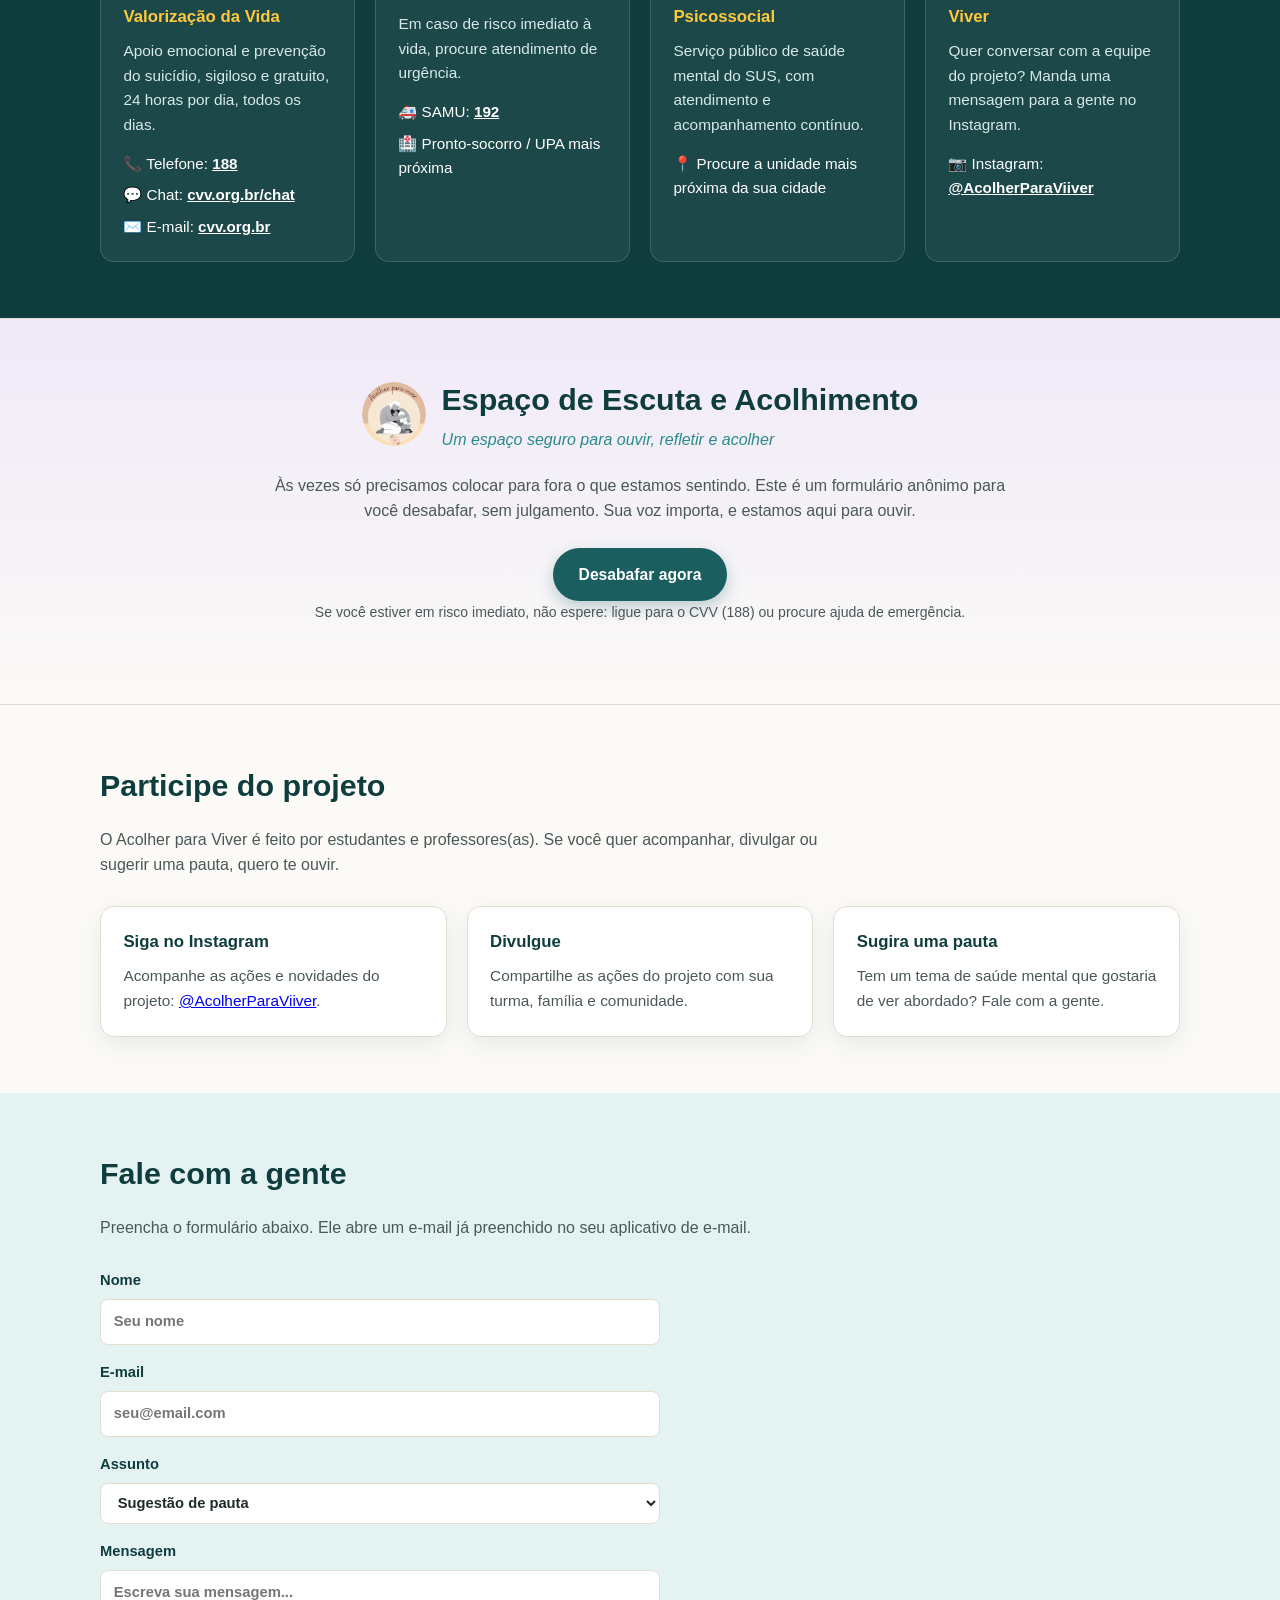
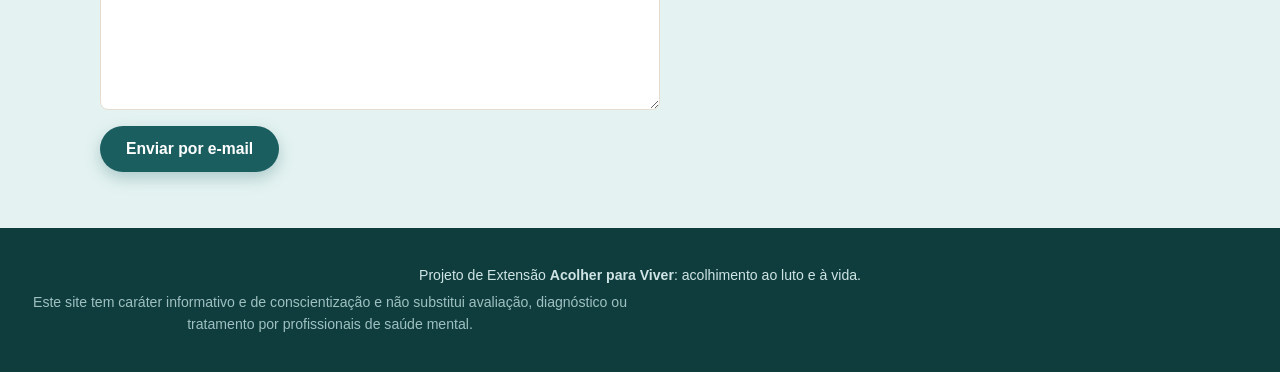
==== commit 151c5ec0: "Adiciona seção Pesquisa sobre Saúde Mental com formulário incorporado Formulário do Google Forms emb" ====
--- a/acolher-para-viver/index.html
+++ b/acolher-para-viver/index.html
@@ -11,7 +11,7 @@
 <meta property="og:description" content="Acolhimento ao luto e prevenção ao suicídio (Setembro Amarelo).">
 <meta property="og:image" content="img/logo-512.png">
 <link rel="preconnect" href="https://fonts.googleapis.com">
-<link rel="stylesheet" href="css/style.css?v=2">
+<link rel="stylesheet" href="css/style.css?v=3">
 </head>
 <body>
 
@@ -40,6 +40,7 @@
       <a href="#luto">Acolhimento ao Luto</a>
       <a href="#galeria">Galeria</a>
       <a href="#setembro-amarelo">Setembro Amarelo</a>
+      <a href="#pesquisa">Pesquisa</a>
       <a href="#ajuda">Precisa de Ajuda?</a>
       <a href="#espaco-escuta">Desabafar</a>
       <a href="#participe">Participe</a>
@@ -202,6 +203,26 @@
           diagnóstico, tratamento ou atendimento psicológico/psiquiátrico profissional.
         </p>
       </div>
+    </div>
+  </section>
+
+  <section id="pesquisa" class="section section-alt">
+    <div class="section-inner">
+      <h2>Pesquisa sobre Saúde Mental</h2>
+      <p>
+        Para planejar as próximas ações do projeto, estamos ouvindo a comunidade sobre saúde
+        mental. É rápido, anônimo, e as respostas nos ajudam a decidir o que fazer a seguir.
+      </p>
+      <div class="form-embed">
+        <iframe
+          src="https://docs.google.com/forms/d/e/1FAIpQLSc7aghVLg_u1LflLwDjBdveDgVHD-BSd_SiGCEClItoyLTlKg/viewform?embedded=true"
+          title="Formulário de pesquisa sobre saúde mental"
+          loading="lazy">Carregando o formulário…</iframe>
+      </div>
+      <p class="form-embed-fallback">
+        O formulário não carregou?
+        <a href="https://docs.google.com/forms/d/e/1FAIpQLSc7aghVLg_u1LflLwDjBdveDgVHD-BSd_SiGCEClItoyLTlKg/viewform" target="_blank" rel="noopener">Abra em uma nova aba</a>.
+      </p>
     </div>
   </section>
 
--- a/acolher-para-viver/css/style.css
+++ b/acolher-para-viver/css/style.css
@@ -376,6 +376,29 @@
 }
 .callout p { margin: 0; color: var(--teal-900); font-size: 0.95rem; }
 
+/* Pesquisa: formulário do Google embutido */
+.form-embed {
+  margin-top: 1.75rem;
+  border-radius: var(--radius);
+  overflow: hidden;
+  box-shadow: var(--shadow);
+  border: 1px solid var(--border);
+  background: #fff;
+}
+.form-embed iframe {
+  width: 100%;
+  height: 1200px;
+  border: 0;
+  display: block;
+}
+.form-embed-fallback {
+  margin: 1rem 0 0;
+  font-size: 0.88rem;
+}
+@media (max-width: 640px) {
+  .form-embed iframe { height: 85vh; }
+}
+
 /* Help section */
 .section-help { background: var(--teal-900); color: #fff; }
 .section-help h2 { color: #fff; }
